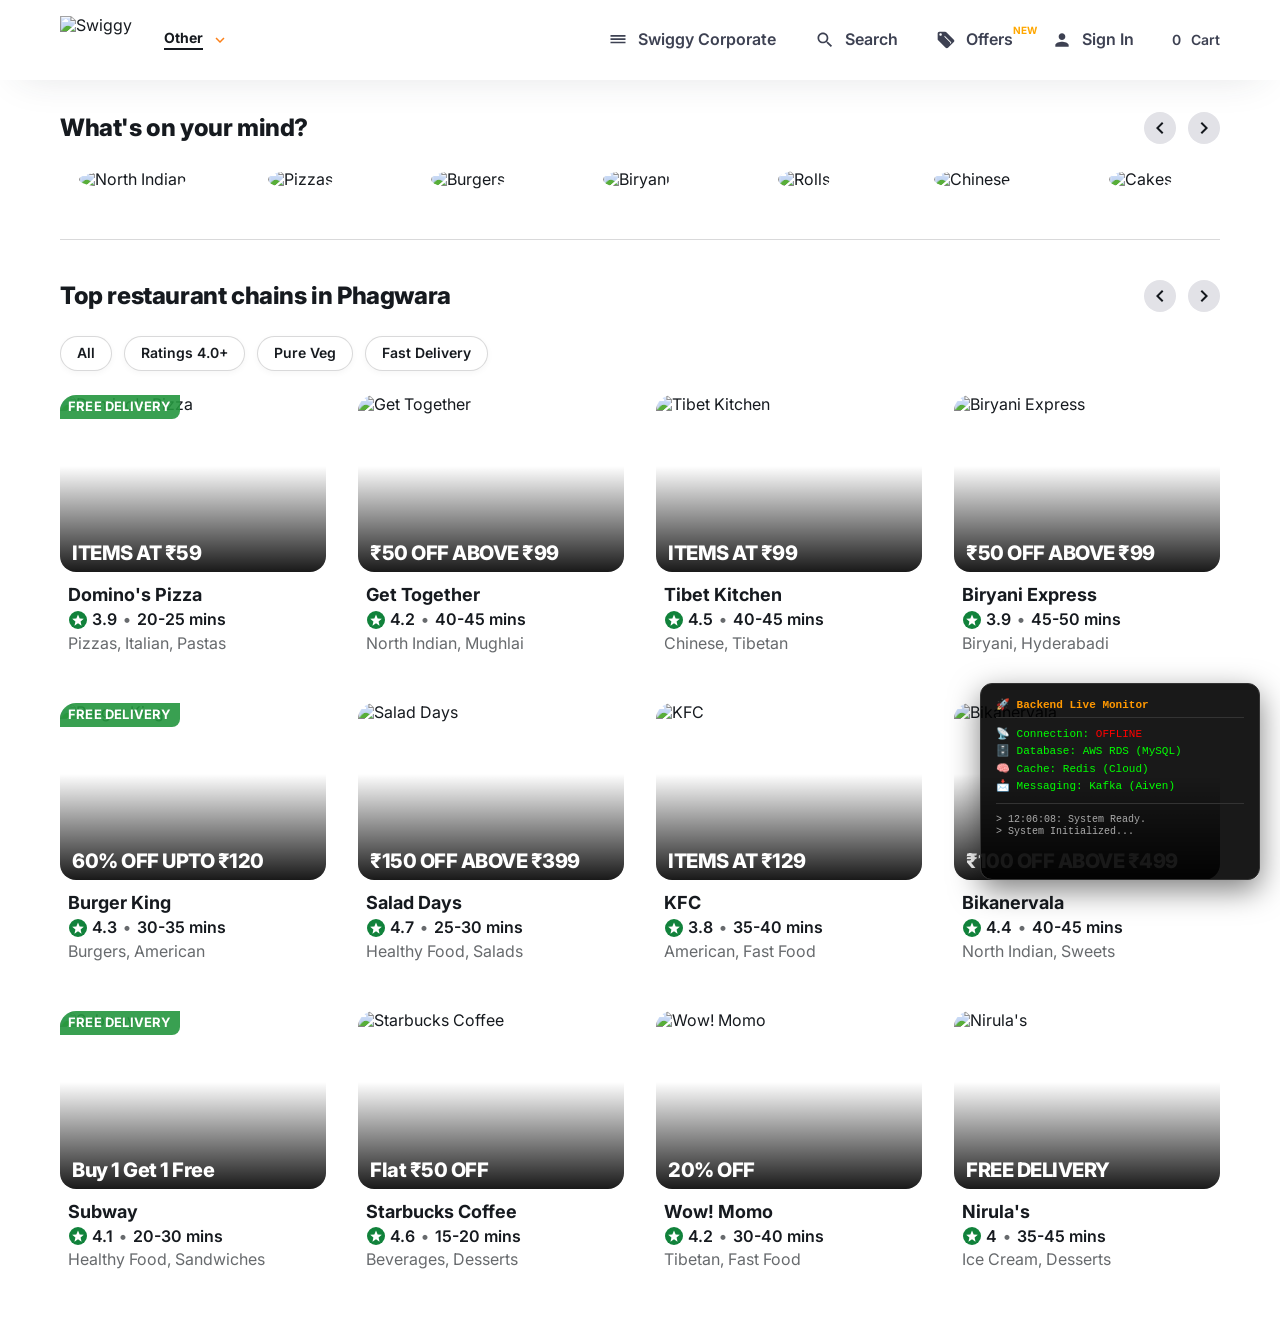
==== index.html @ cb7d82ee "Aayush: Flattened structure to root for production" ====
<!doctype html>
<html lang="en">
  <head>
    <meta charset="UTF-8" />
    <meta name="viewport" content="width=device-width, initial-scale=1.0" />
    <title>
      Order food online from India's best food delivery service. Order from
      restaurants near you
    </title>
    <link rel="preconnect" href="https://fonts.googleapis.com" />
    <link rel="preconnect" href="https://fonts.gstatic.com" crossorigin />
    <link
      href="https://fonts.googleapis.com/css2?family=Proxima+Nova:wght@400;600;700;800&family=Inter:wght@400;500;600;700;800&display=swap"
      rel="stylesheet"
    />
    <link rel="stylesheet" href="assets/css/style.css" />
    <script src="https://cdn.auth0.com/js/auth0-spa-js/2.0/auth0-spa-js.production.js"></script>
  </head>
  <body>
    <header class="global-header">
      <div class="header-inner">
        <div class="header-left">
          <div class="logo-box">
            <img
              class="swiggy-logo"
              src="https://cdn.iconscout.com/icon/free/png-256/free-swiggy-1613371-1369418.png"
              alt="Swiggy"
            />
          </div>
          <div class="location-box">
            <span class="loc-type">Other</span>
            <span class="loc-arrow">
              <svg viewBox="0 0 24 24" fill="none" class="arrow-svg">
                <path
                  d="M16.59 8.59L12 13.17 7.41 8.59 6 10l6 6 6-6z"
                  fill="#fc8019"
                ></path>
              </svg>
            </span>
          </div>
        </div>

        <div class="header-right">
          <ul class="nav-list">
            <li class="nav-item">
              <svg
                width="20"
                height="20"
                viewBox="0 0 24 24"
                fill="none"
                class="nav-icon"
              >
                <path
                  d="M21 8H3V6h18v2zm0 4H3v-2h18v2zm0 4H3v-2h18v2z"
                  fill="#3d4152"
                ></path>
              </svg>
              Swiggy Corporate
            </li>
            <li class="nav-item search-item" id="open-search-btn">
              <svg viewBox="0 0 24 24" class="nav-icon">
                <path
                  d="M15.5 14h-.79l-.28-.27C15.41 12.59 16 11.11 16 9.5 16 5.91 13.09 3 9.5 3S3 5.91 3 9.5 5.91 16 9.5 16c1.61 0 3.09-.59 4.23-1.57l.27.28v.79l5 4.99L20.49 19l-4.99-5zm-6 0C7.01 14 5 11.99 5 9.5S7.01 5 9.5 5 14 7.01 14 9.5 11.99 14 9.5 14z"
                  fill="#3d4152"
                ></path>
              </svg>
              Search
            </li>
            <li
              class="nav-item offers-item"
              onclick="document.dispatchEvent(new CustomEvent('nav-home'))"
            >
              <svg viewBox="0 0 24 24" class="nav-icon">
                <path
                  d="M21.41 11.58l-9-9C12.05 2.22 11.55 2 11 2H4c-1.1 0-2 .9-2 2v7c0 .55.22 1.05.59 1.41l9 9c.36.36.86.58 1.41.58s1.05-.22 1.41-.59l7-7c.36-.36.59-.86.59-1.41s-.23-1.06-.59-1.41zM5.5 7C4.67 7 4 6.33 4 5.5S4.67 4 5.5 4 7 4.67 7 5.5 6.33 7 5.5 7zm11.77 8.27l-7.25-7.25c.19-.34.33-.71.39-1.12l7.57 7.57c.18.18.29.43.29.7 s-.12.52-.3.7c-.18.18-.43.29-.7.29s-.52-.11-.7-.29z"
                  fill="#3d4152"
                ></path>
              </svg>
              Offers <sup class="superscript">NEW</sup>
            </li>
            <li class="nav-item" id="open-signin-modal">
              <svg viewBox="0 0 24 24" class="nav-icon">
                <path
                  d="M12 12c2.21 0 4-1.79 4-4s-1.79-4-4-4-4 1.79-4 4 1.79 4 4 4zm0 2c-2.67 0-8 1.34-8 4v2h16v-2c0-2.66-5.33-4-8-4z"
                  fill="#3d4152"
                ></path>
              </svg>
              <span id="user-display-name">Sign In</span>
            </li>
            <li class="nav-item cart-item" id="open-cart-sidebar">
              <span class="cart-icon-wrapper">
                <span class="cart-count">0</span>
              </span>
              Cart
            </li>
          </ul>
        </div>
      </div>
    </header>

    <main class="page-container" id="home-view">
      <section class="mind-section">
        <div class="section-header">
          <h2 class="title-h2">What's on your mind?</h2>
          <div class="nav-arrows">
            <button class="arrow-btn">
              <svg viewBox="0 0 24 24" width="24" height="24">
                <path
                  d="M15.41 16.59L10.83 12l4.58-4.59L14 6l-6 6 6 6 1.41-1.41z"
                />
              </svg>
            </button>
            <button class="arrow-btn">
              <svg viewBox="0 0 24 24" width="24" height="24">
                <path
                  d="M8.59 16.59L13.17 12 8.59 7.41 10 6l6 6-6 6-1.41-1.41z"
                />
              </svg>
            </button>
          </div>
        </div>

        <div class="mind-carousel" id="dynamic-carousel"></div>

        <hr class="section-divider" />
      </section>

      <div class="section-header">
        <h2 class="title-h2">Top restaurant chains in Phagwara</h2>
        <div class="nav-arrows">
          <button class="arrow-btn">
            <svg viewBox="0 0 24 24" width="24" height="24">
              <path
                d="M15.41 16.59L10.83 12l4.58-4.59L14 6l-6 6 6 6 1.41-1.41z"
              />
            </svg>
          </button>
          <button class="arrow-btn">
            <svg viewBox="0 0 24 24" width="24" height="24">
              <path
                d="M8.59 16.59L13.17 12 8.59 7.41 10 6l6 6-6 6-1.41-1.41z"
              />
            </svg>
          </button>
        </div>
      </div>

      <div class="filters-container" id="filter-container">
        <div class="swiggy-pill" data-filter="all">All</div>
        <div class="swiggy-pill" data-filter="rating">Ratings 4.0+</div>
        <div class="swiggy-pill" data-filter="veg">Pure Veg</div>
        <div class="swiggy-pill" data-filter="fast">Fast Delivery</div>
      </div>

      <div class="swiggy-grid top-chains-grid" id="dynamic-grid"></div>
    </main>

    <main class="page-container hidden" id="restaurant-view">
      <button class="back-btn" id="back-to-home">← Back to Home</button>
      <div id="restaurant-info-header"></div>
      <hr class="section-divider" />
      <div class="menu-list" id="menu-container"></div>
    </main>

    <div class="modal-backdrop" id="modal-backdrop"></div>

    <aside class="search-overlay" id="search-overlay">
      <div class="search-header-box">
        <div class="search-input-group">
          <input
            type="text"
            id="live-search-input"
            placeholder="Search for restaurants and food"
          />
        </div>
        <button class="close-btn" id="close-search-btn">×</button>
      </div>
      <div class="search-results-grid" id="search-results-grid"></div>
    </aside>

    <aside class="auth-modal" id="cart-sidebar">
      <div class="modal-header">
        <button class="close-btn" id="close-cart-btn">×</button>
        <div class="modal-titles"><h2>Your Cart</h2></div>
      </div>
      <div class="cart-items-list" id="cart-items-container"></div>
      <div class="cart-footer hidden" id="cart-footer">
        <div class="cart-total-row">
          <span>To Pay</span><span id="cart-total-price">₹0</span>
        </div>
        <button class="submit-btn" id="checkout-btn">CHECKOUT</button>
      </div>
    </aside>

    <aside class="auth-modal" id="auth-modal">
      <div class="modal-header">
        <button class="close-btn" id="close-modal-btn">×</button>
        <div class="modal-titles">
          <h2>Account Gateway</h2>
          <p>Login or create an account</p>
        </div>
        <div class="modal-illustration">
          <img
            src="https://media-assets.swiggy.com/swiggy/image/upload/fl_lossy,f_auto,q_auto/Image-login_btpq7r"
            alt="Food icon"
          />
        </div>
      </div>

      <div
        class="security-badge"
        style="background: #f4f9f4; color: #11823b; padding: 8px; font-size: 11px; margin-bottom: 15px; border-radius: 4px;"
      >
        ✅ JWT Status: Secured via HS256
      </div>

      <form id="registration-form" onsubmit="handleAuth(event)">
        <div class="form-group slide-input" id="group-name">
          <input type="text" id="fullName" placeholder="Full Name" />
        </div>
        <div class="form-group slide-input">
          <input type="email" id="email" placeholder="Email Address" required />
        </div>
        <div class="form-group slide-input">
          <input
            type="password"
            id="password"
            placeholder="Password"
            required
          />
        </div>
        <button type="submit" id="submit-btn" class="submit-btn">
          PROCEED
        </button>
      </form>
    </aside>

    <div
      id="dev-monitor"
      style="position: fixed; bottom: 20px; right: 20px; width: 280px; background: rgba(0,0,0,0.9); color: #00ff00; font-family: 'Courier New', monospace; padding: 15px; border-radius: 12px; border: 1px solid #333; font-size: 11px; z-index: 10000; box-shadow: 0 10px 30px rgba(0,0,0,0.5); pointer-events: auto;"
    >
      <h4
        style="margin: 0 0 10px 0; color: #ff9800; border-bottom: 1px solid #333; padding-bottom: 5px;"
      >
        🚀 Backend Live Monitor
      </h4>
      <div id="status-logs">
        <div style="margin-bottom: 4px;">
          📡 Connection:
          <span id="ngrok-status" style="color: #ff0000;">Checking...</span>
        </div>
        <div style="margin-bottom: 4px;">
          🗄️ Database: <span style="color: #00ff00;">AWS RDS (MySQL)</span>
        </div>
        <div style="margin-bottom: 4px;">
          🧠 Cache: <span style="color: #00ff00;">Redis (Cloud)</span>
        </div>
        <div style="margin-bottom: 4px;">
          📩 Messaging: <span style="color: #00ff00;">Kafka (Aiven)</span>
        </div>
        <hr style="border: 0; border-top: 1px solid #333; margin: 10px 0;" />
        <div
          id="event-feed"
          style="height: 50px; overflow: hidden; font-size: 10px; color: #aaa;"
        >
          > System Initialized...
        </div>
      </div>
    </div>

    <div id="toast-container" class="toast-container"></div>

    <script src="assets/js/data.js"></script>
    <script src="assets/js/auth.js"></script>
    <script src="assets/js/script.js"></script>
  </body>
</html>
---- assets/css/style.css ----
/* Exact Swiggy Clone Styles */
:root {
  --swiggy-orange: #FC8019;
  --text-primary: rgba(2, 6, 12, 0.92); /* #02060CEB */
  --text-secondary: rgba(2, 6, 12, 0.6); /* #02060C99 */
  --bg-white: #ffffff;
  --bg-hover: #f0f0f5;
  --border-light: rgba(2, 6, 12, 0.15);
  --success-green: #11823B;
  --font-stack: 'Proxima Nova', 'Inter', system-ui, -apple-system, sans-serif;
}

* {
  box-sizing: border-box;
  margin: 0;
  padding: 0;
}

body {
  font-family: var(--font-stack);
  background-color: var(--bg-white);
  color: var(--text-primary);
  line-height: 1.2;
  -webkit-font-smoothing: antialiased;
  overflow-x: hidden;
}

/* --- GLOBAL HEADER --- */
.global-header {
  height: 80px;
  background-color: var(--bg-white);
  box-shadow: 0 15px 40px -20px rgba(40,44,63,.15);
  position: sticky;
  top: 0;
  z-index: 1000;
  width: 100%;
}

.header-inner {
  max-width: 1200px;
  margin: 0 auto;
  height: 100%;
  display: flex;
  justify-content: space-between;
  align-items: center;
  padding: 0 20px;
}

.header-left {
  display: flex;
  align-items: center;
  gap: 32px;
}

.logo-box {
  cursor: pointer;
  transition: transform 0.3s cubic-bezier(0.2, 1, 0.2, 1);
}

.logo-box:hover {
  transform: scale(1.1);
}

.swiggy-logo {
  height: 48px;
  width: auto;
  display: block;
}

.location-box {
  display: flex;
  align-items: center;
  cursor: pointer;
  font-size: 14px;
}

.loc-type {
  font-weight: 700;
  color: var(--text-primary);
  border-bottom: 2px solid var(--text-primary);
  padding-bottom: 2px;
}

.loc-type:hover {
  color: var(--swiggy-orange);
  border-color: var(--swiggy-orange);
}

.loc-arrow {
  margin-left: 8px;
  display: flex;
  align-items: center;
}

.arrow-svg {
  width: 18px;
  height: 18px;
}

.header-right {
  height: 100%;
}

.nav-list {
  display: flex;
  align-items: center;
  height: 100%;
  list-style: none;
  gap: clamp(16px, 3vw, 40px);
}

.nav-item {
  display: flex;
  align-items: center;
  font-size: 16px;
  font-weight: 600;
  color: #3d4152;
  cursor: pointer;
  height: 100%;
  position: relative;
  transition: color 0.15s;
}

.nav-icon {
  width: 20px;
  height: 20px;
  margin-right: 10px;
}

.nav-item:hover {
  color: var(--swiggy-orange);
}

.nav-item:hover .nav-icon path {
  fill: var(--swiggy-orange);
}

.offers-item {
  position: relative;
}

.superscript {
  color: #ffa700;
  font-size: 10px;
  font-weight: 700;
  position: absolute;
  top: 24px;
  right: -24px;
}

.cart-icon-wrapper {
  margin-right: 10px;
  position: relative;
}

.cart-count {
  font-size: 14px;
  font-weight: 600;
}

/* --- MAIN PAGE CONTAINER --- */
.page-container {
  max-width: 1200px;
  margin: 0 auto;
  padding: 32px 20px 60px 20px;
}

/* --- SECTION HEADERS & ARROWS --- */
.section-header {
  display: flex;
  justify-content: space-between;
  align-items: center;
  margin-bottom: 16px;
}

.title-h2 {
  font-size: 24px;
  font-weight: 800;
  color: var(--text-primary);
  letter-spacing: -0.4px;
}

.nav-arrows {
  display: flex;
  gap: 12px;
}

.arrow-btn {
  width: 32px;
  height: 32px;
  border-radius: 50%;
  border: none;
  background-color: #e2e2e7;
  display: flex;
  justify-content: center;
  align-items: center;
  cursor: pointer;
  color: #02060CEB;
  transition: opacity 0.2s;
}

.arrow-btn:hover {
  opacity: 0.8;
}

.arrow-btn svg {
  fill: currentColor;
}

/* --- WHAT'S ON YOUR MIND CAROUSEL --- */
.mind-section {
  margin-bottom: 32px;
}

.mind-carousel {
  display: flex;
  gap: 24px;
  overflow-x: auto;
  padding: 10px 0;
  -ms-overflow-style: none;
  scrollbar-width: none;
  scroll-behavior: smooth;
}

.mind-carousel::-webkit-scrollbar {
  display: none;
}

.mind-item {
  flex: 0 0 auto;
  width: 144px;
  cursor: pointer;
  text-align: center;
}

.mind-item img {
  width: 100%;
  height: auto;
  border-radius: 50%;
  transition: transform 0.2s ease;
}

.mind-item:hover img {
  transform: scale(1.05);
}

.section-divider {
  border: 0;
  height: 1px;
  background-color: var(--border-light);
  margin-top: 40px;
  margin-bottom: 40px;
}

/* --- FILTERS --- */
.filters-container {
  display: flex;
  gap: 12px;
  overflow-x: auto;
  padding: 8px 0 24px 0;
  -ms-overflow-style: none;
  scrollbar-width: none;
}

.filters-container::-webkit-scrollbar {
  display: none;
}

.swiggy-pill {
  white-space: nowrap;
  padding: 8px 16px;
  border: 1px solid var(--border-light);
  border-radius: 18px;
  font-size: 14px;
  font-weight: 600;
  color: var(--text-primary);
  background-color: var(--bg-white);
  cursor: pointer;
  display: flex;
  align-items: center;
  gap: 6px;
  transition: background-color 0.2s, box-shadow 0.2s;
  box-shadow: 0 2px 6px rgba(0,0,0,0.04);
}

.swiggy-pill:hover {
  background-color: var(--bg-hover);
}

/* --- SWIGGY GRID & CARDS --- */
.swiggy-grid {
  display: grid;
  grid-template-columns: repeat(4, 1fr);
  gap: 32px;
  row-gap: 48px;
}

.swiggy-card {
  text-decoration: none;
  color: inherit;
  display: block;
  transition: transform 0.1s;
}

.swiggy-card:hover {
  transform: scale(0.95);
}

.card-img-wrapper {
  position: relative;
  width: 100%;
  aspect-ratio: 273 / 182;
  border-radius: 16px;
  overflow: hidden;
  margin-bottom: 12px;
}

.card-img-wrapper img {
  width: 100%;
  height: 100%;
  object-fit: cover;
  display: block;
}

.free-delivery-badge {
  position: absolute;
  top: 0;
  left: 0;
  background-color: rgba(36, 150, 63, 0.9);
  color: white;
  padding: 4px 8px;
  font-size: 13px;
  font-weight: 700;
  border-bottom-right-radius: 8px;
  z-index: 2;
  text-transform: uppercase;
  letter-spacing: 0.2px;
}

.card-gradient-overlay {
  position: absolute;
  bottom: 0;
  left: 0;
  width: 100%;
  height: 60%;
  background: linear-gradient(to top, rgba(0, 0, 0, 0.9) 0%, rgba(0, 0, 0, 0) 100%);
  z-index: 1;
}

.offer-text {
  position: absolute;
  bottom: 8px;
  left: 12px;
  color: white;
  font-size: 20px; /* Matched image boldness */
  font-weight: 800;
  line-height: 1.1;
  letter-spacing: -0.5px;
  z-index: 2;
}

.card-info {
  padding: 0 8px;
}

.res-name {
  font-size: 18px;
  font-weight: 700;
  color: var(--text-primary);
  margin-bottom: 4px;
  white-space: nowrap;
  overflow: hidden;
  text-overflow: ellipsis;
}

.res-rating-line {
  display: flex;
  align-items: center;
  font-size: 16px;
  font-weight: 600;
  color: var(--text-primary);
  margin-bottom: 4px;
}

.res-rating-line svg {
  margin-right: 4px;
}

.dot-separator {
  margin: 0 6px;
  color: var(--text-secondary);
}

.eta-text {
  font-size: 16px;
}

.res-cuisines {
  font-size: 16px;
  color: var(--text-secondary);
  font-weight: 400;
  white-space: nowrap;
  overflow: hidden;
  text-overflow: ellipsis;
  margin-bottom: 2px;
}

.res-location {
  font-size: 16px;
  color: var(--text-secondary);
  font-weight: 400;
}

/* --- SWIGGY SLIDE-IN MODAL (LOGIN / SIGN UP) --- */
.modal-backdrop {
  position: fixed;
  top: 0;
  left: 0;
  width: 100vw;
  height: 100vh;
  background-color: rgba(40, 44, 63, 0.7);
  opacity: 0;
  visibility: hidden;
  transition: opacity 0.3s ease, visibility 0.3s ease;
  z-index: 2000;
}

.modal-backdrop.active {
  opacity: 1;
  visibility: visible;
}

.auth-modal {
  position: fixed;
  top: 0;
  right: 0;
  width: 100%;
  max-width: 440px;
  height: 100vh;
  background-color: var(--bg-white);
  z-index: 2001;
  transform: translateX(100%);
  transition: transform 0.4s cubic-bezier(0.2, 0, 0.2, 1);
  padding: 24px 40px;
  overflow-y: auto;
}

.auth-modal.active {
  transform: translateX(0);
}

.modal-header {
  position: relative;
  display: flex;
  justify-content: space-between;
  align-items: flex-start;
  margin-bottom: 20px;
  margin-top: 10px;
}

.close-btn {
  background: none;
  border: none;
  cursor: pointer;
  padding: 8px 0;
  margin-bottom: 16px;
  display: block;
  outline: none;
}

.modal-titles h2 {
  font-size: 30px;
  font-weight: 600;
  margin-bottom: 8px;
  color: var(--text-primary);
}

.modal-titles p {
  color: var(--text-primary);
  font-size: 14px;
}

.modal-titles p a {
  font-weight: 600;
}

.modal-illustration img {
  width: 100px;
  height: 100px;
  object-fit: cover;
}

/* Security Badge */
.security-badge {
  display: inline-flex;
  align-items: center;
  gap: 8px;
  background-color: rgba(17, 130, 59, 0.1);
  color: var(--success-green);
  padding: 8px 12px;
  border-radius: 6px;
  font-size: 14px;
  font-weight: 700;
  margin-bottom: 20px;
  width: 100%;
  border: 1px solid rgba(17, 130, 59, 0.2);
}

.registration-form {
  display: flex;
  flex-direction: column;
}

.form-group.slide-input input {
  width: 100%;
  padding: 24px 20px;
  font-size: 17px;
  font-weight: 500;
  border: 1px solid #d4d5d9;
  border-radius: 0;
  outline: none;
  color: var(--text-primary);
  background: transparent;
}

/* Connect borders for Swiggy Stacked Inputs */
.form-group:first-child input {
  border-top: 1px solid #d4d5d9;
}
.form-group:nth-child(n+2) input {
  border-top: none;
}

.form-group.slide-input input::placeholder {
  color: #93959f;
  font-weight: 500;
}

.form-group.slide-input input:focus {
  border: 1px solid #fc8019;
  z-index: 1;
  position: relative;
}

/* Remove bottom margin for contiguous inputs */
.form-group {
  margin-bottom: 0;
}

.submit-btn {
  width: 100%;
  background-color: var(--swiggy-orange);
  color: white;
  border: none;
  padding: 16px;
  font-size: 14px;
  font-weight: 700;
  letter-spacing: 0px;
  border-radius: 0; /* Swiggy buttons are sharp */
  cursor: pointer;
  display: flex;
  justify-content: center;
  align-items: center;
  transition: transform 0.1s ease;
  font-family: inherit;
  margin-top: 24px;
  box-shadow: 0 2px 8px rgba(252, 128, 25, 0.4);
}

.submit-btn:active {
  transform: scale(0.98);
}

.submit-btn:disabled {
  background-color: #fca25e;
  cursor: not-allowed;
  transform: none;
}

.spinner {
  border: 3px solid rgba(255, 255, 255, 0.3);
  border-radius: 50%;
  border-top: 3px solid white;
  width: 20px;
  height: 20px;
  animation: spin 1s linear infinite;
  margin-left: 10px;
}

@keyframes spin {
  0% { transform: rotate(0deg); }
  100% { transform: rotate(360deg); }
}

.hidden {
  display: none !important;
}

.terms {
  font-size: 12px;
  color: var(--text-secondary);
  margin-top: 16px;
  line-height: 1.4;
}

/* --- TOAST --- */
.toast-container {
  position: fixed;
  bottom: 24px;
  left: 50%;
  transform: translateX(-50%);
  z-index: 3000;
  display: flex;
  flex-direction: column;
  gap: 12px;
  pointer-events: none;
}

.toast {
  background-color: #282c3f; /* Dark toast for contrast */
  color: white;
  padding: 16px 24px;
  border-radius: 4px;
  font-weight: 600;
  font-size: 14px;
  pointer-events: auto;
  animation: slideUp 0.3s cubic-bezier(0.2, 0, 0.2, 1) forwards;
  box-shadow: 0 4px 12px rgba(0,0,0,0.15);
}

.toast.error {
  border-left: 4px solid #ef4f5f; /* Red for error */
}

.toast.success {
  border-left: 4px solid #11823B; /* Green for success */
}

.toast.fadeOut {
  animation: fadeOutDown 0.3s ease forwards;
}

@keyframes slideUp {
  0% { transform: translateY(100%); opacity: 0; }
  100% { transform: translateY(0); opacity: 1; }
}

@keyframes fadeOutDown {
  0% { transform: translateY(0); opacity: 1; }
  100% { transform: translateY(100%); opacity: 0; }
}

/* --- SPA: RESTAURANT MENU VIEW --- */
.back-btn {
  background: none;
  border: none;
  font-size: 16px;
  font-weight: 700;
  color: var(--swiggy-orange);
  cursor: pointer;
  margin-bottom: 24px;
  display: flex;
  align-items: center;
  gap: 8px;
}

#restaurant-info-header {
  margin-bottom: 24px;
}

#restaurant-info-header h1 {
  font-size: 32px;
  font-weight: 800;
  margin-bottom: 8px;
}

.menu-list {
  display: flex;
  flex-direction: column;
  gap: 24px;
  margin-bottom: 60px;
}

.menu-item {
  display: flex;
  justify-content: space-between;
  align-items: center;
  padding-bottom: 24px;
  border-bottom: 1px solid var(--border-light);
}

.menu-info h3 {
  font-size: 18px;
  font-weight: 700;
  margin-bottom: 4px;
}

.menu-price {
  font-size: 16px;
  font-weight: 600;
  color: var(--text-primary);
  margin-bottom: 8px;
}

.menu-desc {
  font-size: 14px;
  color: var(--text-secondary);
  max-width: 400px;
}

.veg-icon {
  width: 16px;
  height: 16px;
  border-radius: 4px;
  display: inline-block;
  margin-bottom: 6px;
  border: 1px solid;
  position: relative;
}

.veg-icon.veg { border-color: #0f8a65; }
.veg-icon.non-veg { border-color: #e43b4f; }

.veg-icon::after {
  content: '';
  position: absolute;
  top: 3px;
  left: 3px;
  width: 8px;
  height: 8px;
  border-radius: 50%;
}
.veg-icon.veg::after { background-color: #0f8a65; }
.veg-icon.non-veg::after { background-color: #e43b4f; }

.add-btn {
  background-color: var(--bg-white);
  color: var(--success-green);
  border: 1px solid var(--border-light);
  padding: 8px 32px;
  font-weight: 700;
  font-size: 14px;
  border-radius: 4px;
  cursor: pointer;
  box-shadow: 0 2px 8px rgba(0,0,0,0.08);
  transition: all 0.2s;
}

.add-btn:hover {
  box-shadow: 0 4px 12px rgba(0,0,0,0.12);
}

/* --- SPA: CART SIDEBAR --- */
.cart-items-list {
  display: flex;
  flex-direction: column;
  gap: 16px;
  margin-bottom: 24px;
}

.cart-item {
  display: flex;
  justify-content: space-between;
  align-items: center;
  font-size: 14px;
}

.cart-item-name {
  font-weight: 600;
  flex: 1;
}

.cart-controls {
  display: flex;
  align-items: center;
  border: 1px solid var(--border-light);
  border-radius: 4px;
  margin: 0 16px;
}

.qty-btn {
  background: none;
  border: none;
  width: 28px;
  height: 28px;
  color: var(--success-green);
  font-weight: 700;
  cursor: pointer;
}

.qty-val {
  font-weight: 600;
  width: 20px;
  text-align: center;
}

.cart-item-price {
  font-weight: 500;
  width: 50px;
  text-align: right;
}

.cart-footer {
  border-top: 2px solid var(--border-light);
  padding-top: 16px;
  margin-top: auto;
}

.cart-total-row {
  display: flex;
  justify-content: space-between;
  font-weight: 700;
  font-size: 16px;
}

.empty-cart-state {
  display: flex;
  flex-direction: column;
  align-items: center;
  justify-content: center;
  height: 100%;
  text-align: center;
  gap: 16px;
}

.empty-cart-state img {
  width: 200px;
}

.empty-cart-state p {
  font-size: 18px;
  font-weight: 600;
}

/* --- SPA: LIVE SEARCH --- */
.search-overlay {
  position: fixed;
  top: 0;
  left: 0;
  width: 100vw;
  height: 100vh;
  background-color: var(--bg-white);
  z-index: 2002;
  transform: translateY(-100%);
  transition: transform 0.4s cubic-bezier(0.2, 0, 0.2, 1);
  padding: 40px 20px;
  overflow-y: auto;
}

.search-overlay.active {
  transform: translateY(0);
}

.search-header-box {
  max-width: 800px;
  margin: 0 auto 40px auto;
  display: flex;
  align-items: center;
  gap: 20px;
}

.search-input-group {
  flex: 1;
  position: relative;
}

.search-input-group input {
  width: 100%;
  padding: 16px 24px;
  padding-right: 48px;
  font-size: 18px;
  font-family: inherit;
  border: 1px solid var(--border-light);
  border-radius: 4px;
  outline: none;
}

.search-input-group input:focus {
  border-color: var(--swiggy-orange);
}

.search-input-group svg {
  position: absolute;
  right: 16px;
  top: 50%;
  transform: translateY(-50%);
  pointer-events: none;
}

.search-results-grid {
  max-width: 800px;
  margin: 0 auto;
  display: grid;
  grid-template-columns: repeat(2, 1fr);
  gap: 24px;
}

/* --- RESPONSIVE MEDIA QUERIES --- */
@media (max-width: 1024px) {
  .swiggy-grid {
    grid-template-columns: repeat(3, 1fr);
  }
}


@media (max-width: 768px) {
  .nav-item {
    font-size: 14px;
  }
  .nav-icon {
    display: none; /* Hide icons on tablet/mobile if needed to save space */
  }
  .swiggy-grid {
    grid-template-columns: repeat(2, 1fr);
  }
  .auth-modal {
    padding: 24px 20px;
  }
}

@media (max-width: 480px) {
  .swiggy-grid {
    grid-template-columns: 1fr;
  }
  .header-inner {
    padding: 0 16px;
  }
  .location-box {
    display: none;
  }
}
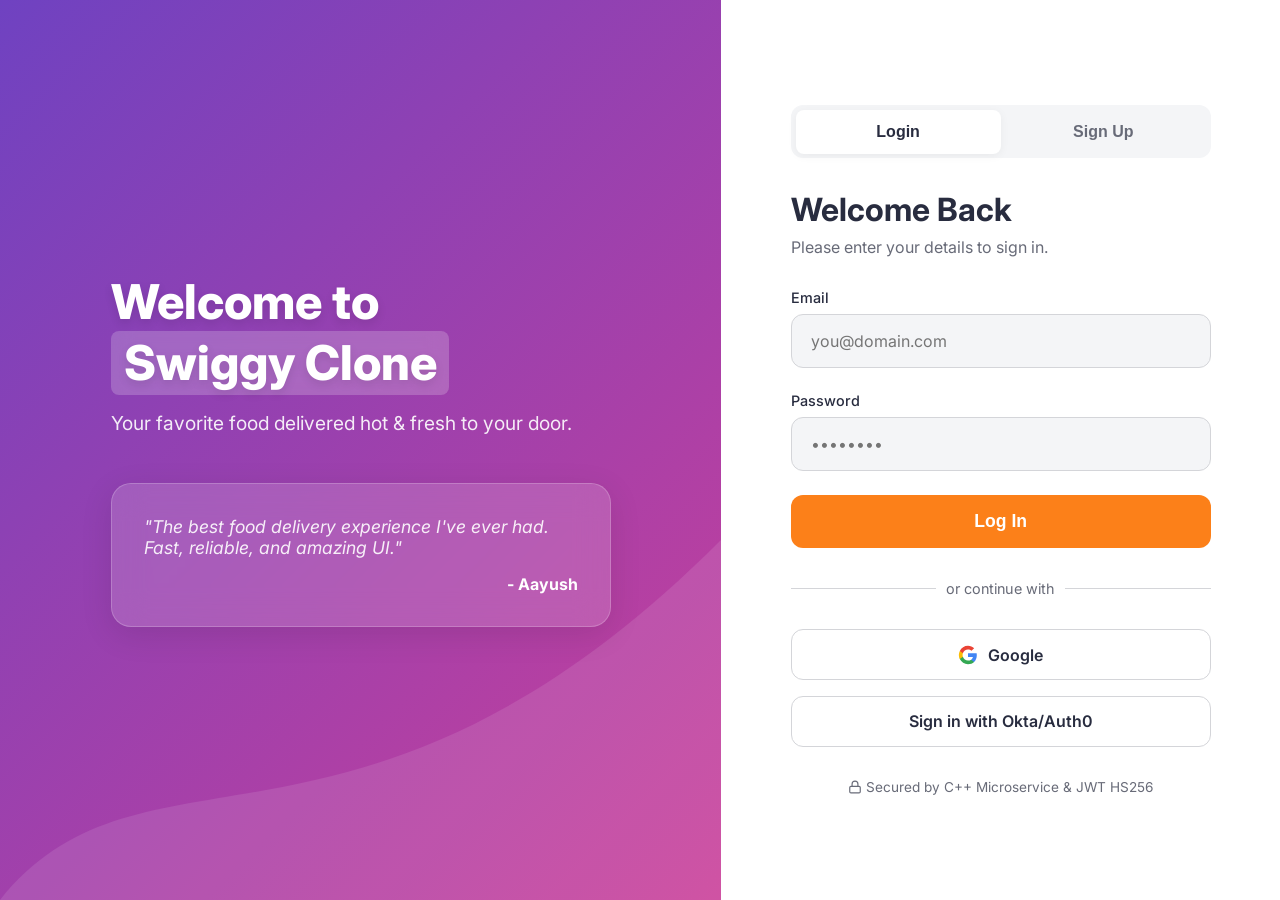
==== commit 906bc211: "Renamed login to index for entry point" ====
--- a/index.html
+++ b/index.html
@@ -3,275 +3,147 @@
   <head>
     <meta charset="UTF-8" />
     <meta name="viewport" content="width=device-width, initial-scale=1.0" />
-    <title>
-      Order food online from India's best food delivery service. Order from
-      restaurants near you
-    </title>
+    <title>Welcome - Login & Sign Up</title>
     <link rel="preconnect" href="https://fonts.googleapis.com" />
     <link rel="preconnect" href="https://fonts.gstatic.com" crossorigin />
     <link
-      href="https://fonts.googleapis.com/css2?family=Proxima+Nova:wght@400;600;700;800&family=Inter:wght@400;500;600;700;800&display=swap"
+      href="https://fonts.googleapis.com/css2?family=Inter:wght@400;500;600;700;800&display=swap"
       rel="stylesheet"
     />
-    <link rel="stylesheet" href="assets/css/style.css" />
-    <script src="https://cdn.auth0.com/js/auth0-spa-js/2.0/auth0-spa-js.production.js"></script>
+    <link rel="stylesheet" href="assets/css/login.css" />
   </head>
   <body>
-    <header class="global-header">
-      <div class="header-inner">
-        <div class="header-left">
-          <div class="logo-box">
-            <img
-              class="swiggy-logo"
-              src="https://cdn.iconscout.com/icon/free/png-256/free-swiggy-1613371-1369418.png"
-              alt="Swiggy"
-            />
+    <div class="split-layout">
+      <div class="left-pane">
+        <div class="animated-bg"></div>
+        <div class="content">
+          <h1>Welcome to <span class="brand">Swiggy Clone</span></h1>
+          <p>Your favorite food delivered hot & fresh to your door.</p>
+          <div class="glass-card">
+            <p>
+              "The best food delivery experience I've ever had. Fast, reliable,
+              and amazing UI."
+            </p>
+            <div class="author">- Aayush</div>
           </div>
-          <div class="location-box">
-            <span class="loc-type">Other</span>
-            <span class="loc-arrow">
-              <svg viewBox="0 0 24 24" fill="none" class="arrow-svg">
-                <path
-                  d="M16.59 8.59L12 13.17 7.41 8.59 6 10l6 6 6-6z"
-                  fill="#fc8019"
-                ></path>
-              </svg>
-            </span>
-          </div>
-        </div>
-
-        <div class="header-right">
-          <ul class="nav-list">
-            <li class="nav-item">
-              <svg
-                width="20"
-                height="20"
-                viewBox="0 0 24 24"
-                fill="none"
-                class="nav-icon"
-              >
-                <path
-                  d="M21 8H3V6h18v2zm0 4H3v-2h18v2zm0 4H3v-2h18v2z"
-                  fill="#3d4152"
-                ></path>
-              </svg>
-              Swiggy Corporate
-            </li>
-            <li class="nav-item search-item" id="open-search-btn">
-              <svg viewBox="0 0 24 24" class="nav-icon">
-                <path
-                  d="M15.5 14h-.79l-.28-.27C15.41 12.59 16 11.11 16 9.5 16 5.91 13.09 3 9.5 3S3 5.91 3 9.5 5.91 16 9.5 16c1.61 0 3.09-.59 4.23-1.57l.27.28v.79l5 4.99L20.49 19l-4.99-5zm-6 0C7.01 14 5 11.99 5 9.5S7.01 5 9.5 5 14 7.01 14 9.5 11.99 14 9.5 14z"
-                  fill="#3d4152"
-                ></path>
-              </svg>
-              Search
-            </li>
-            <li
-              class="nav-item offers-item"
-              onclick="document.dispatchEvent(new CustomEvent('nav-home'))"
-            >
-              <svg viewBox="0 0 24 24" class="nav-icon">
-                <path
-                  d="M21.41 11.58l-9-9C12.05 2.22 11.55 2 11 2H4c-1.1 0-2 .9-2 2v7c0 .55.22 1.05.59 1.41l9 9c.36.36.86.58 1.41.58s1.05-.22 1.41-.59l7-7c.36-.36.59-.86.59-1.41s-.23-1.06-.59-1.41zM5.5 7C4.67 7 4 6.33 4 5.5S4.67 4 5.5 4 7 4.67 7 5.5 6.33 7 5.5 7zm11.77 8.27l-7.25-7.25c.19-.34.33-.71.39-1.12l7.57 7.57c.18.18.29.43.29.7 s-.12.52-.3.7c-.18.18-.43.29-.7.29s-.52-.11-.7-.29z"
-                  fill="#3d4152"
-                ></path>
-              </svg>
-              Offers <sup class="superscript">NEW</sup>
-            </li>
-            <li class="nav-item" id="open-signin-modal">
-              <svg viewBox="0 0 24 24" class="nav-icon">
-                <path
-                  d="M12 12c2.21 0 4-1.79 4-4s-1.79-4-4-4-4 1.79-4 4 1.79 4 4 4zm0 2c-2.67 0-8 1.34-8 4v2h16v-2c0-2.66-5.33-4-8-4z"
-                  fill="#3d4152"
-                ></path>
-              </svg>
-              <span id="user-display-name">Sign In</span>
-            </li>
-            <li class="nav-item cart-item" id="open-cart-sidebar">
-              <span class="cart-icon-wrapper">
-                <span class="cart-count">0</span>
-              </span>
-              Cart
-            </li>
-          </ul>
-        </div>
-      </div>
-    </header>
-
-    <main class="page-container" id="home-view">
-      <section class="mind-section">
-        <div class="section-header">
-          <h2 class="title-h2">What's on your mind?</h2>
-          <div class="nav-arrows">
-            <button class="arrow-btn">
-              <svg viewBox="0 0 24 24" width="24" height="24">
-                <path
-                  d="M15.41 16.59L10.83 12l4.58-4.59L14 6l-6 6 6 6 1.41-1.41z"
-                />
-              </svg>
-            </button>
-            <button class="arrow-btn">
-              <svg viewBox="0 0 24 24" width="24" height="24">
-                <path
-                  d="M8.59 16.59L13.17 12 8.59 7.41 10 6l6 6-6 6-1.41-1.41z"
-                />
-              </svg>
-            </button>
-          </div>
-        </div>
-
-        <div class="mind-carousel" id="dynamic-carousel"></div>
-
-        <hr class="section-divider" />
-      </section>
-
-      <div class="section-header">
-        <h2 class="title-h2">Top restaurant chains in Phagwara</h2>
-        <div class="nav-arrows">
-          <button class="arrow-btn">
-            <svg viewBox="0 0 24 24" width="24" height="24">
-              <path
-                d="M15.41 16.59L10.83 12l4.58-4.59L14 6l-6 6 6 6 1.41-1.41z"
-              />
-            </svg>
-          </button>
-          <button class="arrow-btn">
-            <svg viewBox="0 0 24 24" width="24" height="24">
-              <path
-                d="M8.59 16.59L13.17 12 8.59 7.41 10 6l6 6-6 6-1.41-1.41z"
-              />
-            </svg>
-          </button>
         </div>
       </div>
 
-      <div class="filters-container" id="filter-container">
-        <div class="swiggy-pill" data-filter="all">All</div>
-        <div class="swiggy-pill" data-filter="rating">Ratings 4.0+</div>
-        <div class="swiggy-pill" data-filter="veg">Pure Veg</div>
-        <div class="swiggy-pill" data-filter="fast">Fast Delivery</div>
-      </div>
+      <div class="right-pane">
+        <div class="auth-container">
+          <div class="toggle-btns">
+            <button class="toggle-btn active" id="btn-login">Login</button>
+            <button class="toggle-btn" id="btn-signup">Sign Up</button>
+          </div>
 
-      <div class="swiggy-grid top-chains-grid" id="dynamic-grid"></div>
-    </main>
+          <form id="auth-form" class="auth-form" onsubmit="handleAuth(event)">
+            <h2 id="form-title">Welcome Back</h2>
+            <p class="subtitle" id="form-subtitle">
+              Please enter your details to sign in.
+            </p>
 
-    <main class="page-container hidden" id="restaurant-view">
-      <button class="back-btn" id="back-to-home">← Back to Home</button>
-      <div id="restaurant-info-header"></div>
-      <hr class="section-divider" />
-      <div class="menu-list" id="menu-container"></div>
-    </main>
+            <div class="form-group slide-input hidden" id="group-name">
+              <label for="fullName">Full Name</label>
+              <input type="text" id="fullName" placeholder="Your Name" />
+            </div>
 
-    <div class="modal-backdrop" id="modal-backdrop"></div>
+            <div class="form-group slide-input">
+              <label for="email">Email</label>
+              <input
+                type="email"
+                id="email"
+                required
+                placeholder="you@domain.com"
+              />
+            </div>
 
-    <aside class="search-overlay" id="search-overlay">
-      <div class="search-header-box">
-        <div class="search-input-group">
-          <input
-            type="text"
-            id="live-search-input"
-            placeholder="Search for restaurants and food"
-          />
-        </div>
-        <button class="close-btn" id="close-search-btn">×</button>
-      </div>
-      <div class="search-results-grid" id="search-results-grid"></div>
-    </aside>
+            <div class="form-group slide-input">
+              <label for="password">Password</label>
+              <input
+                type="password"
+                id="password"
+                required
+                placeholder="••••••••"
+              />
+            </div>
 
-    <aside class="auth-modal" id="cart-sidebar">
-      <div class="modal-header">
-        <button class="close-btn" id="close-cart-btn">×</button>
-        <div class="modal-titles"><h2>Your Cart</h2></div>
-      </div>
-      <div class="cart-items-list" id="cart-items-container"></div>
-      <div class="cart-footer hidden" id="cart-footer">
-        <div class="cart-total-row">
-          <span>To Pay</span><span id="cart-total-price">₹0</span>
-        </div>
-        <button class="submit-btn" id="checkout-btn">CHECKOUT</button>
-      </div>
-    </aside>
+            <button type="submit" class="primary-btn" id="submit-btn">
+              <span class="btn-text" id="submit-text">Log In</span>
+              <span class="spinner hidden"></span>
+            </button>
+          </form>
 
-    <aside class="auth-modal" id="auth-modal">
-      <div class="modal-header">
-        <button class="close-btn" id="close-modal-btn">×</button>
-        <div class="modal-titles">
-          <h2>Account Gateway</h2>
-          <p>Login or create an account</p>
-        </div>
-        <div class="modal-illustration">
-          <img
-            src="https://media-assets.swiggy.com/swiggy/image/upload/fl_lossy,f_auto,q_auto/Image-login_btpq7r"
-            alt="Food icon"
-          />
-        </div>
-      </div>
+          <div class="divider">
+            <span>or continue with</span>
+          </div>
 
-      <div
-        class="security-badge"
-        style="background: #f4f9f4; color: #11823b; padding: 8px; font-size: 11px; margin-bottom: 15px; border-radius: 4px;"
-      >
-        ✅ JWT Status: Secured via HS256
-      </div>
+          <div class="social-login">
+            <button
+              onclick="loginSSO()"
+              class="social-btn google-btn"
+              type="button"
+            >
+              <svg
+                viewBox="0 0 24 24"
+                width="20"
+                height="20"
+                xmlns="http://www.w3.org/2000/svg"
+              >
+                <path
+                  d="M22.56 12.25c0-.78-.07-1.53-.2-2.25H12v4.26h5.92c-.26 1.37-1.04 2.53-2.21 3.31v2.77h3.57c2.08-1.92 3.28-4.74 3.28-8.09z"
+                  fill="#4285F4"
+                />
+                <path
+                  d="M12 23c2.97 0 5.46-.98 7.28-2.66l-3.57-2.77c-.98.66-2.23 1.06-3.71 1.06-2.86 0-5.29-1.93-6.16-4.53H2.18v2.84C3.99 20.53 7.7 23 12 23z"
+                  fill="#34A853"
+                />
+                <path
+                  d="M5.84 14.09c-.22-.66-.35-1.36-.35-2.09s.13-1.43.35-2.09V7.07H2.18C1.43 8.55 1 10.22 1 12s.43 3.45 1.18 4.93l2.85-2.22.81-.62z"
+                  fill="#FBBC05"
+                />
+                <path
+                  d="M12 5.38c1.62 0 3.06.56 4.21 1.64l3.15-3.15C17.45 2.09 14.97 1 12 1 7.7 1 3.99 3.47 2.18 7.07l3.66 2.84c.87-2.6 3.3-4.53 6.16-4.53z"
+                  fill="#EA4335"
+                />
+              </svg>
+              Google
+            </button>
 
-      <form id="registration-form" onsubmit="handleAuth(event)">
-        <div class="form-group slide-input" id="group-name">
-          <input type="text" id="fullName" placeholder="Full Name" />
-        </div>
-        <div class="form-group slide-input">
-          <input type="email" id="email" placeholder="Email Address" required />
-        </div>
-        <div class="form-group slide-input">
-          <input
-            type="password"
-            id="password"
-            placeholder="Password"
-            required
-          />
-        </div>
-        <button type="submit" id="submit-btn" class="submit-btn">
-          PROCEED
-        </button>
-      </form>
-    </aside>
+            <button
+              onclick="loginSSO()"
+              class="social-btn sso-btn"
+              type="button"
+              style="display: flex; gap: 8px; justify-content: center; align-items: center;"
+            >
+              Sign in with Okta/Auth0
+            </button>
+          </div>
 
-    <div
-      id="dev-monitor"
-      style="position: fixed; bottom: 20px; right: 20px; width: 280px; background: rgba(0,0,0,0.9); color: #00ff00; font-family: 'Courier New', monospace; padding: 15px; border-radius: 12px; border: 1px solid #333; font-size: 11px; z-index: 10000; box-shadow: 0 10px 30px rgba(0,0,0,0.5); pointer-events: auto;"
-    >
-      <h4
-        style="margin: 0 0 10px 0; color: #ff9800; border-bottom: 1px solid #333; padding-bottom: 5px;"
-      >
-        🚀 Backend Live Monitor
-      </h4>
-      <div id="status-logs">
-        <div style="margin-bottom: 4px;">
-          📡 Connection:
-          <span id="ngrok-status" style="color: #ff0000;">Checking...</span>
-        </div>
-        <div style="margin-bottom: 4px;">
-          🗄️ Database: <span style="color: #00ff00;">AWS RDS (MySQL)</span>
-        </div>
-        <div style="margin-bottom: 4px;">
-          🧠 Cache: <span style="color: #00ff00;">Redis (Cloud)</span>
-        </div>
-        <div style="margin-bottom: 4px;">
-          📩 Messaging: <span style="color: #00ff00;">Kafka (Aiven)</span>
-        </div>
-        <hr style="border: 0; border-top: 1px solid #333; margin: 10px 0;" />
-        <div
-          id="event-feed"
-          style="height: 50px; overflow: hidden; font-size: 10px; color: #aaa;"
-        >
-          > System Initialized...
+          <div class="secure-footer">
+            <svg
+              viewBox="0 0 24 24"
+              width="14"
+              height="14"
+              fill="none"
+              stroke="currentColor"
+              stroke-width="2"
+              stroke-linecap="round"
+              stroke-linejoin="round"
+              style="margin-right: 4px;"
+            >
+              <rect x="3" y="11" width="18" height="11" rx="2" ry="2"></rect>
+              <path d="M7 11V7a5 5 0 0 1 10 0v4"></path>
+            </svg>
+            Secured by C++ Microservice & JWT HS256
+          </div>
         </div>
       </div>
     </div>
 
     <div id="toast-container" class="toast-container"></div>
 
-    <script src="assets/js/data.js"></script>
+    <script src="https://cdn.auth0.com/js/auth0-spa-js/2.0/auth0-spa-js.production.js"></script>
     <script src="assets/js/auth.js"></script>
-    <script src="assets/js/script.js"></script>
+    <script src="assets/js/login.js"></script>
   </body>
 </html>
--- a/assets/css/login.css
+++ b/assets/css/login.css
@@ -0,0 +1,492 @@
+:root {
+  --primary-color: #fc8019;
+  --primary-hover: #e06c00;
+  --text-dark: #282c3f;
+  --text-light: #686b78;
+  --bg-color: #ffffff;
+  --bg-light: #f4f5f7;
+  --border-color: #d4d5d9;
+  --success: #11823b;
+  --error: #e53935;
+}
+
+* {
+  margin: 0;
+  padding: 0;
+  box-sizing: border-box;
+}
+
+body {
+  font-family: 'Inter', sans-serif;
+  background-color: var(--bg-color);
+  color: var(--text-dark);
+  overflow: hidden; /* Prevent scroll on login */
+}
+
+/* Split Layout */
+.split-layout {
+  display: flex;
+  height: 100vh;
+  width: 100vw;
+}
+
+/* Left Pane with Animated Background */
+.left-pane {
+  flex: 1.2;
+  position: relative;
+  background: linear-gradient(-45deg, #fc8019, #ff9e43, #e83e8c, #6f42c1);
+  background-size: 400% 400%;
+  animation: gradientBG 15s ease infinite;
+  display: flex;
+  align-items: center;
+  justify-content: center;
+  padding: 4rem;
+  color: white;
+  overflow: hidden;
+}
+
+@keyframes gradientBG {
+  0% { background-position: 0% 50%; }
+  50% { background-position: 100% 50%; }
+  100% { background-position: 0% 50%; }
+}
+
+.left-pane .animated-bg {
+  position: absolute;
+  top: 0;
+  left: 0;
+  width: 100%;
+  height: 100%;
+  background: url('data:image/svg+xml;utf8,<svg xmlns="http://www.w3.org/2000/svg" viewBox="0 0 100 100" preserveAspectRatio="none"><path fill="rgba(255,255,255,0.1)" d="M0,100 C20,80 50,100 100,60 L100,100 Z"/></svg>') bottom/cover no-repeat;
+  pointer-events: none;
+}
+
+.left-pane .content {
+  position: relative;
+  z-index: 2;
+  max-width: 500px;
+}
+
+.left-pane h1 {
+  font-size: 3rem;
+  font-weight: 800;
+  margin-bottom: 1rem;
+  line-height: 1.2;
+  text-shadow: 0 4px 10px rgba(0,0,0,0.1);
+}
+
+.brand {
+  color: #fff;
+  background: rgba(255, 255, 255, 0.2);
+  padding: 0.2rem 0.8rem;
+  border-radius: 8px;
+  display: inline-block;
+  backdrop-filter: blur(10px);
+}
+
+.left-pane p {
+  font-size: 1.2rem;
+  opacity: 0.9;
+  margin-bottom: 3rem;
+}
+
+/* Glass Card Quote */
+.glass-card {
+  background: rgba(255, 255, 255, 0.15);
+  backdrop-filter: blur(16px);
+  -webkit-backdrop-filter: blur(16px);
+  border: 1px solid rgba(255, 255, 255, 0.2);
+  border-radius: 20px;
+  padding: 2rem;
+  box-shadow: 0 8px 32px rgba(0, 0, 0, 0.1);
+  transform: translateY(0);
+  transition: transform 0.3s ease;
+}
+
+.glass-card:hover {
+  transform: translateY(-5px);
+}
+
+.glass-card p {
+  font-size: 1.1rem;
+  font-style: italic;
+  margin-bottom: 1rem;
+}
+
+.glass-card .author {
+  font-weight: 700;
+  font-size: 1rem;
+  text-align: right;
+  opacity: 1;
+}
+
+/* Right Pane - Auth Form */
+.right-pane {
+  flex: 1;
+  display: flex;
+  flex-direction: column;
+  align-items: center;
+  justify-content: center;
+  padding: 2rem;
+  background: #ffffff;
+  position: relative;
+}
+
+.auth-container {
+  width: 100%;
+  max-width: 420px;
+  animation: slideUp 0.6s ease-out backwards;
+}
+
+@keyframes slideUp {
+  from { opacity: 0; transform: translateY(30px); }
+  to { opacity: 1; transform: translateY(0); }
+}
+
+/* Toggle Buttons */
+.toggle-btns {
+  display: flex;
+  margin-bottom: 2rem;
+  background: var(--bg-light);
+  border-radius: 12px;
+  padding: 0.3rem;
+  position: relative;
+}
+
+.toggle-btn {
+  flex: 1;
+  padding: 0.8rem;
+  border: none;
+  background: transparent;
+  font-size: 1rem;
+  font-weight: 600;
+  color: var(--text-light);
+  cursor: pointer;
+  border-radius: 8px;
+  transition: all 0.3s ease;
+  z-index: 2;
+}
+
+.toggle-btn.active {
+  color: var(--text-dark);
+  background: #fff;
+  box-shadow: 0 2px 10px rgba(0,0,0,0.05);
+}
+
+/* Form Styles */
+.auth-form h2 {
+  font-size: 2rem;
+  font-weight: 700;
+  margin-bottom: 0.5rem;
+}
+
+.auth-form .subtitle {
+  color: var(--text-light);
+  margin-bottom: 2rem;
+}
+
+.form-group {
+  margin-bottom: 1.5rem;
+  position: relative;
+}
+
+.form-group.hidden {
+  display: none;
+}
+
+.form-group label {
+  display: block;
+  font-size: 0.9rem;
+  font-weight: 500;
+  margin-bottom: 0.5rem;
+  color: var(--text-dark);
+}
+
+.form-group input {
+  width: 100%;
+  padding: 1rem 1.2rem;
+  border: 1px solid var(--border-color);
+  border-radius: 12px;
+  font-size: 1rem;
+  transition: all 0.3s ease;
+  background: var(--bg-light);
+  font-family: inherit;
+}
+
+.form-group input:focus {
+  outline: none;
+  border-color: var(--primary-color);
+  background: #fff;
+  box-shadow: 0 0 0 4px rgba(252, 128, 25, 0.1);
+}
+
+/* Primary Button */
+.primary-btn {
+  width: 100%;
+  padding: 1rem;
+  background: var(--primary-color);
+  color: #fff;
+  border: none;
+  border-radius: 12px;
+  font-size: 1.1rem;
+  font-weight: 700;
+  cursor: pointer;
+  transition: all 0.3s ease;
+  display: flex;
+  align-items: center;
+  justify-content: center;
+  position: relative;
+  overflow: hidden;
+}
+
+.primary-btn:hover {
+  background: var(--primary-hover);
+  transform: translateY(-2px);
+  box-shadow: 0 4px 15px rgba(252, 128, 25, 0.3);
+}
+
+.primary-btn:active {
+  transform: translateY(0);
+}
+
+/* Divider */
+.divider {
+  display: flex;
+  align-items: center;
+  text-align: center;
+  margin: 2rem 0;
+  color: var(--text-light);
+  font-size: 0.9rem;
+}
+
+.divider::before,
+.divider::after {
+  content: '';
+  flex: 1;
+  border-bottom: 1px solid var(--border-color);
+}
+
+.divider span {
+  padding: 0 10px;
+}
+
+/* Social Login */
+.social-login {
+  display: flex;
+  flex-direction: column;
+  gap: 1rem;
+}
+
+.social-btn {
+  width: 100%;
+  padding: 0.9rem;
+  background: #fff;
+  border: 1px solid var(--border-color);
+  border-radius: 12px;
+  font-size: 1rem;
+  font-weight: 600;
+  color: var(--text-dark);
+  cursor: pointer;
+  display: flex;
+  align-items: center;
+  justify-content: center;
+  gap: 10px;
+  transition: all 0.2s ease;
+  font-family: inherit;
+}
+
+.social-btn:hover {
+  background: var(--bg-light);
+  border-color: #b0b1b6;
+}
+
+.secure-footer {
+  margin-top: 2rem;
+  text-align: center;
+  font-size: 0.85rem;
+  color: var(--text-light);
+  display: flex;
+  align-items: center;
+  justify-content: center;
+}
+
+/* Toast System */
+.toast-container {
+  position: fixed;
+  bottom: 24px;
+  left: 50%;
+  transform: translateX(-50%);
+  display: flex;
+  flex-direction: column;
+  gap: 10px;
+  z-index: 1000;
+}
+
+.toast {
+  padding: 12px 24px;
+  border-radius: 8px;
+  color: #fff;
+  font-weight: 500;
+  font-size: 14px;
+  box-shadow: 0 4px 12px rgba(0,0,0,0.15);
+  animation: slideUpToast 0.3s ease forwards;
+}
+
+.toast.success { background: var(--success); }
+.toast.error { background: var(--error); }
+
+@keyframes slideUpToast {
+  from { opacity: 0; transform: translateY(20px); }
+  to { opacity: 1; transform: translateY(0); }
+}
+
+.toast.fadeOut {
+  animation: fadeOutToast 0.3s ease forwards;
+}
+
+@keyframes fadeOutToast {
+  from { opacity: 1; transform: translateY(0); }
+  to { opacity: 0; transform: translateY(20px); }
+}
+
+/* Spinner */
+.spinner {
+  width: 20px;
+  height: 20px;
+  border: 3px solid rgba(255,255,255,0.3);
+  border-radius: 50%;
+  border-top-color: #fff;
+  animation: spin 1s ease-in-out infinite;
+  margin-left: 10px;
+}
+
+@keyframes spin {
+  to { transform: rotate(360deg); }
+}
+
+.spinner.hidden {
+  display: none;
+}
+
+/* Google Account Selection Modal */
+.modal-backdrop {
+  position: fixed;
+  top: 0; left: 0; right: 0; bottom: 0;
+  background: rgba(0,0,0,0.5);
+  opacity: 0;
+  pointer-events: none;
+  transition: opacity 0.3s ease;
+  z-index: 1000;
+}
+.modal-backdrop.active {
+  opacity: 1;
+  pointer-events: all;
+}
+.google-modal {
+  position: fixed;
+  top: 50%; left: 50%;
+  transform: translate(-50%, -40%);
+  background: #fff;
+  border-radius: 12px;
+  width: 100%;
+  max-width: 400px;
+  z-index: 1001;
+  opacity: 0;
+  pointer-events: none;
+  transition: all 0.3s ease;
+  box-shadow: 0 10px 30px rgba(0,0,0,0.2);
+  padding: 24px 0;
+}
+.google-modal.active {
+  opacity: 1;
+  transform: translate(-50%, -50%);
+  pointer-events: all;
+}
+.google-modal-header {
+  text-align: center;
+  padding: 0 24px 16px;
+  border-bottom: 1px solid var(--border-color);
+}
+.google-modal-header h2 {
+  font-size: 1.5rem;
+  font-weight: 500;
+  color: #202124;
+  margin-bottom: 8px;
+}
+.google-modal-header p {
+  color: #5f6368;
+  font-size: 1rem;
+}
+.google-accounts-list {
+  padding-top: 8px;
+}
+.google-account-item {
+  display: flex;
+  align-items: center;
+  padding: 12px 24px;
+  cursor: pointer;
+  transition: background 0.2s ease;
+}
+.google-account-item:hover {
+  background: #f8f9fa;
+}
+.google-account-item.border-top {
+  border-top: 1px solid var(--border-color);
+  margin-top: 8px;
+  padding-top: 16px;
+}
+.account-avatar {
+  width: 36px; height: 36px;
+  border-radius: 50%;
+  background: #1a73e8;
+  color: #fff;
+  display: flex;
+  align-items: center;
+  justify-content: center;
+  font-weight: 500;
+  font-size: 1.2rem;
+  margin-right: 16px;
+}
+.account-avatar.jane { background: #e91e63; }
+.account-icon {
+  width: 36px; height: 36px;
+  display: flex;
+  align-items: center;
+  justify-content: center;
+  color: #5f6368;
+  margin-right: 16px;
+}
+.account-info {
+  flex: 1;
+}
+.account-name {
+  color: #3c4043;
+  font-weight: 500;
+  font-size: 0.95rem;
+  margin-bottom: 2px;
+}
+.account-email {
+  color: #5f6368;
+  font-size: 0.85rem;
+}
+
+/* Responsive */
+@media (max-width: 900px) {
+  .split-layout {
+    flex-direction: column;
+  }
+  .left-pane {
+    flex: 0.4;
+    padding: 2rem;
+  }
+  .left-pane h1 { font-size: 2rem; }
+  .left-pane p { margin-bottom: 2rem; }
+  .glass-card { display: none; } /* Hide on small screens for space */
+  
+  .right-pane {
+    flex: 1;
+    border-radius: 30px 30px 0 0;
+    margin-top: -30px; /* Overlap */
+    z-index: 10;
+  }
+}
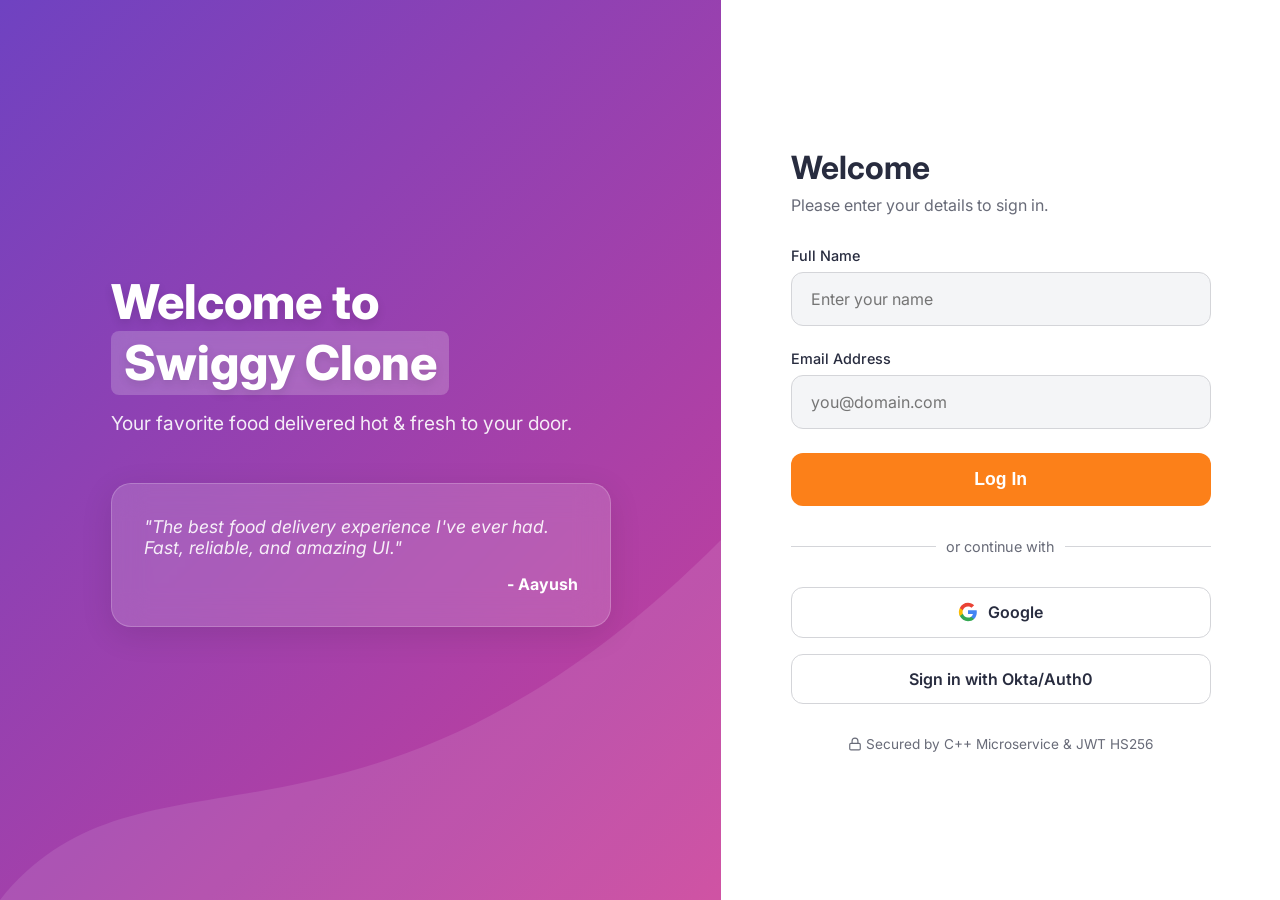
==== commit 04896095: "feat: implement C++ Microservice Gateway with JWT HS256 & Kafka Telemetry" ====
--- a/index.html
+++ b/index.html
@@ -3,16 +3,75 @@
   <head>
     <meta charset="UTF-8" />
     <meta name="viewport" content="width=device-width, initial-scale=1.0" />
-    <title>Welcome - Login & Sign Up</title>
+
+    <title>Swiggy Clone - Backend System Design</title>
+    <meta name="description" content="Aayush's Scalable Food Delivery System built with C++ Microservices." />
+    <meta property="og:type" content="website" />
+    <meta property="og:url" content="http://65.2.37.48/" />
+    <meta property="og:title" content="Swiggy Clone Architecture - By Aayush" />
+    <meta property="og:description" content="Try out my scalable food delivery system! Fast, secure, and built on AWS." />
+    <meta property="og:image" content="https://cdn.iconscout.com/icon/free/png-256/free-swiggy-1613371-1369418.png" />
+
     <link rel="preconnect" href="https://fonts.googleapis.com" />
     <link rel="preconnect" href="https://fonts.gstatic.com" crossorigin />
-    <link
-      href="https://fonts.googleapis.com/css2?family=Inter:wght@400;500;600;700;800&display=swap"
-      rel="stylesheet"
-    />
+    <link href="https://fonts.googleapis.com/css2?family=Inter:wght@400;500;600;700;800&display=swap" rel="stylesheet" />
     <link rel="stylesheet" href="assets/css/login.css" />
+
+    <script src="https://accounts.google.com/gsi/client" async defer></script>
   </head>
   <body>
+    <style>
+      #mobile-blocker { display: none; }
+
+      @media (max-width: 768px) {
+          body { overflow: hidden !important; background-color: #0f172a !important; }
+          body > *:not(#mobile-blocker):not(style) { display: none !important; }
+
+          #mobile-blocker {
+              display: flex !important;
+              position: fixed !important;
+              top: 0 !important; left: 0 !important;
+              width: 100vw !important; height: 100vh !important;
+              background-color: #0f172a !important;
+              color: #e2e8f0 !important;
+              flex-direction: column !important;
+              justify-content: center !important;
+              align-items: center !important;
+              z-index: 999999999 !important;
+              padding: 30px !important; box-sizing: border-box !important;
+              font-family: 'Inter', system-ui, sans-serif !important;
+          }
+          #mobile-blocker .lock-icon { font-size: 45px !important; margin-bottom: 15px !important; }
+          #mobile-blocker h2 { color: #fc8019 !important; font-size: 22px !important; text-align: center !important; margin-bottom: 10px !important; font-weight: 800 !important; text-transform: uppercase !important; line-height: 1.2 !important; }
+          #mobile-blocker h2 span { color: #ef4444 !important; font-size: 15px !important; display: block !important; margin-top: 5px !important; }
+          #mobile-blocker .subtitle { font-size: 14px !important; text-align: center !important; color: #94a3b8 !important; margin-bottom: 25px !important; }
+          #mobile-blocker .tech-stack { background: rgba(255, 255, 255, 0.05) !important; border: 1px solid rgba(255, 255, 255, 0.1) !important; border-radius: 8px !important; padding: 20px !important; width: 100% !important; max-width: 350px !important; margin-bottom: 25px !important; }
+          #mobile-blocker .tech-stack p { color: #10b981 !important; font-size: 14px !important; margin-bottom: 12px !important; font-weight: bold !important; text-transform: uppercase !important; }
+          #mobile-blocker .tech-stack ul { list-style: none !important; padding: 0 !important; margin: 0 !important; }
+          #mobile-blocker .tech-stack ul li { font-size: 13px !important; margin-bottom: 10px !important; color: #cbd5e1 !important; font-family: 'Courier New', Courier, monospace !important; text-align: left !important; }
+          #mobile-blocker .action-req { font-size: 13px !important; text-align: center !important; color: #fcd34d !important; line-height: 1.5 !important; background: rgba(252, 211, 77, 0.1) !important; padding: 15px !important; border-radius: 6px !important; border: 1px dashed #fcd34d !important; }
+      }
+    </style>
+
+    <div id="mobile-blocker">
+      <div class="lock-icon">🔒</div>
+      <h2>SYSTEM DASHBOARD<br /><span>RESTRICTED ACCESS</span></h2>
+      <p class="subtitle">This environment is optimized for Desktop monitors to view real-time backend telemetry.</p>
+
+      <div class="tech-stack">
+        <p><b>⚙️ Architecture Overview:</b></p>
+        <ul>
+          <li>> High-Throughput <b>C++ Microservices</b></li>
+          <li>> Event-Driven Processing via <b>Kafka</b></li>
+          <li>> Low-Latency Caching with <b>Redis Cloud</b></li>
+          <li>> Scalable Infrastructure on <b>AWS (EC2 & RDS)</b></li>
+          <li>> Secure Auth via <b>Google OAuth 2.0</b></li>
+        </ul>
+      </div>
+
+      <p class="action-req">⚠️ <b>Action Required:</b> Please open this URL on a Laptop or Desktop to access the System UI.</p>
+    </div>
+
     <div class="split-layout">
       <div class="left-pane">
         <div class="animated-bg"></div>
@@ -20,10 +79,7 @@
           <h1>Welcome to <span class="brand">Swiggy Clone</span></h1>
           <p>Your favorite food delivered hot & fresh to your door.</p>
           <div class="glass-card">
-            <p>
-              "The best food delivery experience I've ever had. Fast, reliable,
-              and amazing UI."
-            </p>
+            <p>"The best food delivery experience I've ever had. Fast, reliable, and amazing UI."</p>
             <div class="author">- Aayush</div>
           </div>
         </div>
@@ -31,40 +87,23 @@
 
       <div class="right-pane">
         <div class="auth-container">
-          <div class="toggle-btns">
+          <!-- <div class="toggle-btns">
             <button class="toggle-btn active" id="btn-login">Login</button>
             <button class="toggle-btn" id="btn-signup">Sign Up</button>
-          </div>
+          </div> -->
 
           <form id="auth-form" class="auth-form" onsubmit="handleAuth(event)">
-            <h2 id="form-title">Welcome Back</h2>
-            <p class="subtitle" id="form-subtitle">
-              Please enter your details to sign in.
-            </p>
+            <h2 id="form-title">Welcome</h2>
+            <p class="subtitle">Please enter your details to sign in.</p>
 
-            <div class="form-group slide-input hidden" id="group-name">
-              <label for="fullName">Full Name</label>
-              <input type="text" id="fullName" placeholder="Your Name" />
+            <div class="form-group slide-input">
+              <label for="user-full-name">Full Name</label>
+              <input type="text" id="user-full-name" placeholder="Enter your name" required autocomplete="off" />
             </div>
 
             <div class="form-group slide-input">
-              <label for="email">Email</label>
-              <input
-                type="email"
-                id="email"
-                required
-                placeholder="you@domain.com"
-              />
-            </div>
-
-            <div class="form-group slide-input">
-              <label for="password">Password</label>
-              <input
-                type="password"
-                id="password"
-                required
-                placeholder="••••••••"
-              />
+              <label for="user-email-address">Email Address</label>
+              <input type="email" id="user-email-address" placeholder="you@domain.com" required autocomplete="off" />
             </div>
 
             <button type="submit" class="primary-btn" id="submit-btn">
@@ -78,59 +117,23 @@
           </div>
 
           <div class="social-login">
-            <button
-              onclick="loginSSO()"
-              class="social-btn google-btn"
-              type="button"
-            >
-              <svg
-                viewBox="0 0 24 24"
-                width="20"
-                height="20"
-                xmlns="http://www.w3.org/2000/svg"
-              >
-                <path
-                  d="M22.56 12.25c0-.78-.07-1.53-.2-2.25H12v4.26h5.92c-.26 1.37-1.04 2.53-2.21 3.31v2.77h3.57c2.08-1.92 3.28-4.74 3.28-8.09z"
-                  fill="#4285F4"
-                />
-                <path
-                  d="M12 23c2.97 0 5.46-.98 7.28-2.66l-3.57-2.77c-.98.66-2.23 1.06-3.71 1.06-2.86 0-5.29-1.93-6.16-4.53H2.18v2.84C3.99 20.53 7.7 23 12 23z"
-                  fill="#34A853"
-                />
-                <path
-                  d="M5.84 14.09c-.22-.66-.35-1.36-.35-2.09s.13-1.43.35-2.09V7.07H2.18C1.43 8.55 1 10.22 1 12s.43 3.45 1.18 4.93l2.85-2.22.81-.62z"
-                  fill="#FBBC05"
-                />
-                <path
-                  d="M12 5.38c1.62 0 3.06.56 4.21 1.64l3.15-3.15C17.45 2.09 14.97 1 12 1 7.7 1 3.99 3.47 2.18 7.07l3.66 2.84c.87-2.6 3.3-4.53 6.16-4.53z"
-                  fill="#EA4335"
-                />
+            <button class="social-btn google-btn" type="button" onclick="handleGoogleLogin()">
+              <svg viewBox="0 0 24 24" width="20" height="20" xmlns="http://www.w3.org/2000/svg">
+                <path d="M22.56 12.25c0-.78-.07-1.53-.2-2.25H12v4.26h5.92c-.26 1.37-1.04 2.53-2.21 3.31v2.77h3.57c2.08-1.92 3.28-4.74 3.28-8.09z" fill="#4285F4"/>
+                <path d="M12 23c2.97 0 5.46-.98 7.28-2.66l-3.57-2.77c-.98.66-2.23 1.06-3.71 1.06-2.86 0-5.29-1.93-6.16-4.53H2.18v2.84C3.99 20.53 7.7 23 12 23z" fill="#34A853"/>
+                <path d="M5.84 14.09c-.22-.66-.35-1.36-.35-2.09s.13-1.43.35-2.09V7.07H2.18C1.43 8.55 1 10.22 1 12s.43 3.45 1.18 4.93l2.85-2.22.81-.62z" fill="#FBBC05"/>
+                <path d="M12 5.38c1.62 0 3.06.56 4.21 1.64l3.15-3.15C17.45 2.09 14.97 1 12 1 7.7 1 3.99 3.47 2.18 7.07l3.66 2.84c.87-2.6 3.3-4.53 6.16-4.53z" fill="#EA4335"/>
               </svg>
               Google
             </button>
 
-            <button
-              onclick="loginSSO()"
-              class="social-btn sso-btn"
-              type="button"
-              style="display: flex; gap: 8px; justify-content: center; align-items: center;"
-            >
+            <button class="social-btn sso-btn" type="button" onclick="handleAuth0Login()">
               Sign in with Okta/Auth0
             </button>
           </div>
 
           <div class="secure-footer">
-            <svg
-              viewBox="0 0 24 24"
-              width="14"
-              height="14"
-              fill="none"
-              stroke="currentColor"
-              stroke-width="2"
-              stroke-linecap="round"
-              stroke-linejoin="round"
-              style="margin-right: 4px;"
-            >
+            <svg viewBox="0 0 24 24" width="14" height="14" fill="none" stroke="currentColor" stroke-width="2" stroke-linecap="round" stroke-linejoin="round" style="margin-right: 4px;">
               <rect x="3" y="11" width="18" height="11" rx="2" ry="2"></rect>
               <path d="M7 11V7a5 5 0 0 1 10 0v4"></path>
             </svg>
@@ -146,4 +149,4 @@
     <script src="assets/js/auth.js"></script>
     <script src="assets/js/login.js"></script>
   </body>
-</html>
+</html>
--- a/assets/css/login.css
+++ b/assets/css/login.css
@@ -17,7 +17,7 @@
 }
 
 body {
-  font-family: 'Inter', sans-serif;
+  font-family: "Inter", sans-serif;
   background-color: var(--bg-color);
   color: var(--text-dark);
   overflow: hidden; /* Prevent scroll on login */
@@ -46,9 +46,15 @@
 }
 
 @keyframes gradientBG {
-  0% { background-position: 0% 50%; }
-  50% { background-position: 100% 50%; }
-  100% { background-position: 0% 50%; }
+  0% {
+    background-position: 0% 50%;
+  }
+  50% {
+    background-position: 100% 50%;
+  }
+  100% {
+    background-position: 0% 50%;
+  }
 }
 
 .left-pane .animated-bg {
@@ -57,7 +63,8 @@
   left: 0;
   width: 100%;
   height: 100%;
-  background: url('data:image/svg+xml;utf8,<svg xmlns="http://www.w3.org/2000/svg" viewBox="0 0 100 100" preserveAspectRatio="none"><path fill="rgba(255,255,255,0.1)" d="M0,100 C20,80 50,100 100,60 L100,100 Z"/></svg>') bottom/cover no-repeat;
+  background: url('data:image/svg+xml;utf8,<svg xmlns="http://www.w3.org/2000/svg" viewBox="0 0 100 100" preserveAspectRatio="none"><path fill="rgba(255,255,255,0.1)" d="M0,100 C20,80 50,100 100,60 L100,100 Z"/></svg>')
+    bottom/cover no-repeat;
   pointer-events: none;
 }
 
@@ -72,7 +79,7 @@
   font-weight: 800;
   margin-bottom: 1rem;
   line-height: 1.2;
-  text-shadow: 0 4px 10px rgba(0,0,0,0.1);
+  text-shadow: 0 4px 10px rgba(0, 0, 0, 0.1);
 }
 
 .brand {
@@ -139,8 +146,14 @@
 }
 
 @keyframes slideUp {
-  from { opacity: 0; transform: translateY(30px); }
-  to { opacity: 1; transform: translateY(0); }
+  from {
+    opacity: 0;
+    transform: translateY(30px);
+  }
+  to {
+    opacity: 1;
+    transform: translateY(0);
+  }
 }
 
 /* Toggle Buttons */
@@ -170,7 +183,7 @@
 .toggle-btn.active {
   color: var(--text-dark);
   background: #fff;
-  box-shadow: 0 2px 10px rgba(0,0,0,0.05);
+  box-shadow: 0 2px 10px rgba(0, 0, 0, 0.05);
 }
 
 /* Form Styles */
@@ -261,7 +274,7 @@
 
 .divider::before,
 .divider::after {
-  content: '';
+  content: "";
   flex: 1;
   border-bottom: 1px solid var(--border-color);
 }
@@ -328,16 +341,26 @@
   color: #fff;
   font-weight: 500;
   font-size: 14px;
-  box-shadow: 0 4px 12px rgba(0,0,0,0.15);
+  box-shadow: 0 4px 12px rgba(0, 0, 0, 0.15);
   animation: slideUpToast 0.3s ease forwards;
 }
 
-.toast.success { background: var(--success); }
-.toast.error { background: var(--error); }
+.toast.success {
+  background: var(--success);
+}
+.toast.error {
+  background: var(--error);
+}
 
 @keyframes slideUpToast {
-  from { opacity: 0; transform: translateY(20px); }
-  to { opacity: 1; transform: translateY(0); }
+  from {
+    opacity: 0;
+    transform: translateY(20px);
+  }
+  to {
+    opacity: 1;
+    transform: translateY(0);
+  }
 }
 
 .toast.fadeOut {
@@ -345,15 +368,21 @@
 }
 
 @keyframes fadeOutToast {
-  from { opacity: 1; transform: translateY(0); }
-  to { opacity: 0; transform: translateY(20px); }
+  from {
+    opacity: 1;
+    transform: translateY(0);
+  }
+  to {
+    opacity: 0;
+    transform: translateY(20px);
+  }
 }
 
 /* Spinner */
 .spinner {
   width: 20px;
   height: 20px;
-  border: 3px solid rgba(255,255,255,0.3);
+  border: 3px solid rgba(255, 255, 255, 0.3);
   border-radius: 50%;
   border-top-color: #fff;
   animation: spin 1s ease-in-out infinite;
@@ -361,7 +390,9 @@
 }
 
 @keyframes spin {
-  to { transform: rotate(360deg); }
+  to {
+    transform: rotate(360deg);
+  }
 }
 
 .spinner.hidden {
@@ -371,8 +402,11 @@
 /* Google Account Selection Modal */
 .modal-backdrop {
   position: fixed;
-  top: 0; left: 0; right: 0; bottom: 0;
-  background: rgba(0,0,0,0.5);
+  top: 0;
+  left: 0;
+  right: 0;
+  bottom: 0;
+  background: rgba(0, 0, 0, 0.5);
   opacity: 0;
   pointer-events: none;
   transition: opacity 0.3s ease;
@@ -384,7 +418,8 @@
 }
 .google-modal {
   position: fixed;
-  top: 50%; left: 50%;
+  top: 50%;
+  left: 50%;
   transform: translate(-50%, -40%);
   background: #fff;
   border-radius: 12px;
@@ -394,7 +429,7 @@
   opacity: 0;
   pointer-events: none;
   transition: all 0.3s ease;
-  box-shadow: 0 10px 30px rgba(0,0,0,0.2);
+  box-shadow: 0 10px 30px rgba(0, 0, 0, 0.2);
   padding: 24px 0;
 }
 .google-modal.active {
@@ -436,7 +471,8 @@
   padding-top: 16px;
 }
 .account-avatar {
-  width: 36px; height: 36px;
+  width: 36px;
+  height: 36px;
   border-radius: 50%;
   background: #1a73e8;
   color: #fff;
@@ -447,9 +483,12 @@
   font-size: 1.2rem;
   margin-right: 16px;
 }
-.account-avatar.jane { background: #e91e63; }
+.account-avatar.jane {
+  background: #e91e63;
+}
 .account-icon {
-  width: 36px; height: 36px;
+  width: 36px;
+  height: 36px;
   display: flex;
   align-items: center;
   justify-content: center;
@@ -479,10 +518,16 @@
     flex: 0.4;
     padding: 2rem;
   }
-  .left-pane h1 { font-size: 2rem; }
-  .left-pane p { margin-bottom: 2rem; }
-  .glass-card { display: none; } /* Hide on small screens for space */
-  
+  .left-pane h1 {
+    font-size: 2rem;
+  }
+  .left-pane p {
+    margin-bottom: 2rem;
+  }
+  .glass-card {
+    display: none;
+  } /* Hide on small screens for space */
+
   .right-pane {
     flex: 1;
     border-radius: 30px 30px 0 0;
@@ -490,3 +535,133 @@
     z-index: 10;
   }
 }
+
+/* --- Mobile Responsive Fix --- */
+@media (max-width: 768px) {
+  .split-layout {
+    flex-direction: column; /* Desktop par side-by-side tha, mobile par upar-niche */
+    height: auto;
+  }
+
+  .left-pane {
+    display: none; /* Mobile par badi image/branding ki zaroorat nahi, space bachao */
+  }
+
+  .right-pane {
+    padding: 2rem 1rem;
+    width: 100%;
+  }
+
+  .login-container {
+    max-width: 100%;
+    box-shadow: none; /* Clean look on mobile */
+  }
+
+  h1 {
+    font-size: 1.8rem;
+  }
+}
+
+/* --- MOBILE BLOCKER CSS (BULLETPROOF FLEX) --- */
+#mobile-blocker {
+  display: none;
+}
+
+@media (max-width: 768px) {
+  /* 1. Body ko scroll karne se roko */
+  body {
+    overflow: hidden !important;
+  }
+
+  /* 2. Swiggy wale design ko zinda gaad do (Hide completely) */
+  .split-layout,
+  .page-container,
+  .global-header {
+    display: none !important;
+  }
+
+  /* 3. Blocker ko poori screen par force karo */
+  #mobile-blocker {
+    display: flex !important;
+    position: fixed !important;
+    top: 0 !important;
+    left: 0 !important;
+    width: 100vw !important;
+    height: 100vh !important;
+    background-color: #0f172a !important;
+    color: #e2e8f0 !important;
+    flex-direction: column !important;
+    justify-content: center !important;
+    align-items: center !important;
+    z-index: 999999999 !important; /* Sabse upar */
+    padding: 30px !important;
+    box-sizing: border-box !important;
+    font-family: "Inter", system-ui, sans-serif !important;
+  }
+
+  #mobile-blocker .lock-icon {
+    font-size: 40px !important;
+    margin-bottom: 10px !important;
+  }
+  #mobile-blocker h2 {
+    color: #fc8019 !important;
+    font-size: 22px !important;
+    text-align: center !important;
+    margin-bottom: 15px !important;
+    font-weight: 800 !important;
+    text-transform: uppercase !important;
+  }
+  #mobile-blocker h2 span {
+    color: #ef4444 !important;
+    font-size: 15px !important;
+    display: block !important;
+    margin-top: 5px !important;
+  }
+  #mobile-blocker .subtitle {
+    font-size: 14px !important;
+    text-align: center !important;
+    color: #94a3b8 !important;
+    margin-bottom: 25px !important;
+  }
+
+  #mobile-blocker .tech-stack {
+    background: rgba(255, 255, 255, 0.05) !important;
+    border: 1px solid rgba(255, 255, 255, 0.1) !important;
+    border-radius: 8px !important;
+    padding: 20px !important;
+    width: 100% !important;
+    max-width: 350px !important;
+    margin-bottom: 25px !important;
+  }
+
+  #mobile-blocker .tech-stack p {
+    color: #10b981 !important;
+    font-size: 14px !important;
+    margin-bottom: 12px !important;
+    font-weight: bold !important;
+    text-transform: uppercase !important;
+  }
+  #mobile-blocker .tech-stack ul {
+    list-style: none !important;
+    padding: 0 !important;
+    margin: 0 !important;
+  }
+  #mobile-blocker .tech-stack ul li {
+    font-size: 13px !important;
+    margin-bottom: 10px !important;
+    color: #cbd5e1 !important;
+    font-family: "Courier New", Courier, monospace !important;
+    text-align: left !important;
+  }
+
+  #mobile-blocker .action-req {
+    font-size: 13px !important;
+    text-align: center !important;
+    color: #fcd34d !important;
+    line-height: 1.5 !important;
+    background: rgba(252, 211, 77, 0.1) !important;
+    padding: 15px !important;
+    border-radius: 6px !important;
+    border: 1px dashed #fcd34d !important;
+  }
+}
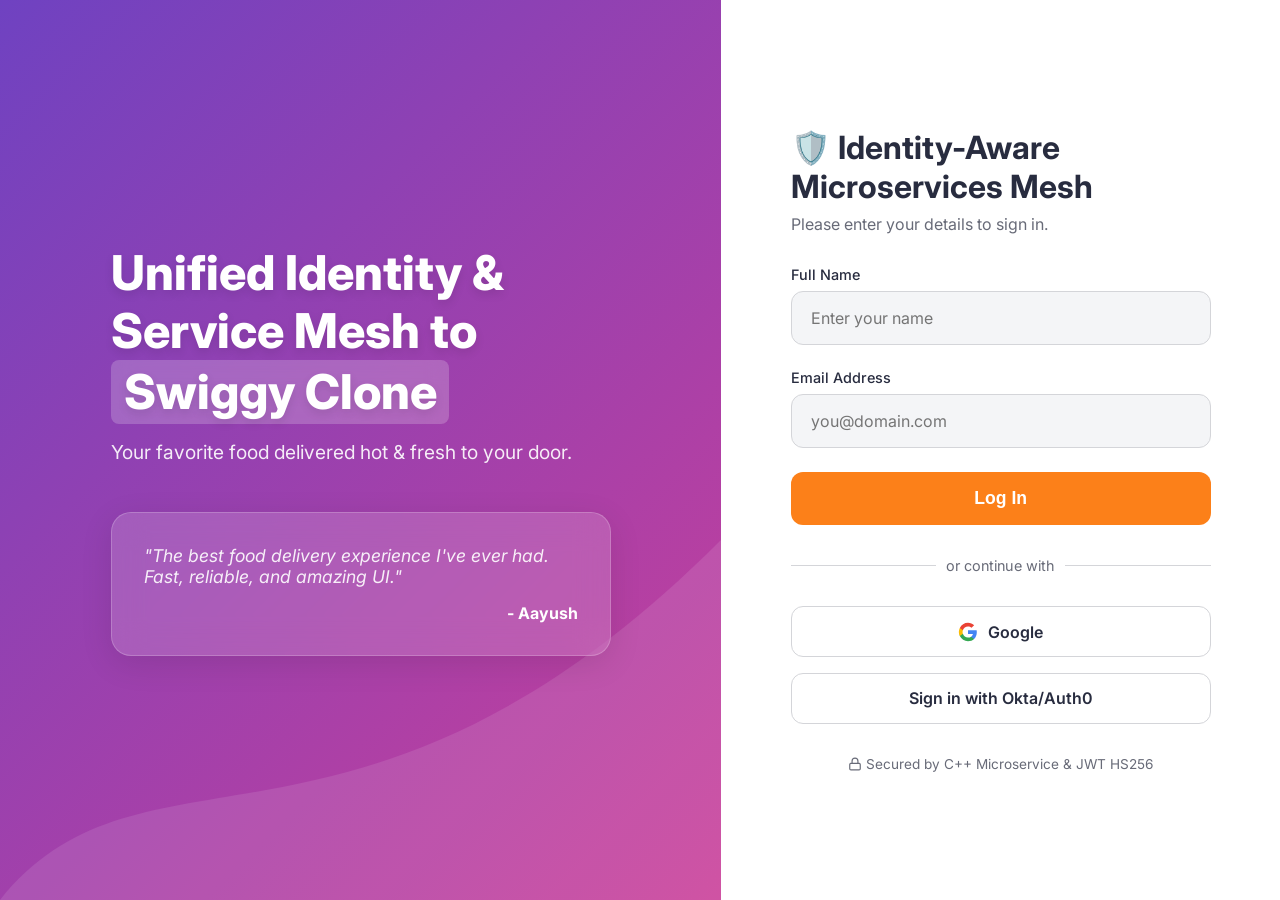
==== commit 4c3e0b3f: "feat: Containerized" ====
--- a/index.html
+++ b/index.html
@@ -1,20 +1,36 @@
 <!doctype html>
 <html lang="en">
   <head>
+    <link
+      rel="icon"
+      href="data:image/svg+xml,<svg xmlns=%22http://www.w3.org/2000/svg%22 viewBox=%220 0 100 100%22><text y=%22.9em%22 font-size=%2290%22>🔒</text></svg>"
+    />
     <meta charset="UTF-8" />
     <meta name="viewport" content="width=device-width, initial-scale=1.0" />
 
-    <title>Swiggy Clone - Backend System Design</title>
-    <meta name="description" content="Aayush's Scalable Food Delivery System built with C++ Microservices." />
+    <title>Identity-Aware Backend</title>
+    <meta
+      name="description"
+      content="Aayush's Scalable Food Delivery System built with C++ Microservices."
+    />
     <meta property="og:type" content="website" />
     <meta property="og:url" content="http://65.2.37.48/" />
     <meta property="og:title" content="Swiggy Clone Architecture - By Aayush" />
-    <meta property="og:description" content="Try out my scalable food delivery system! Fast, secure, and built on AWS." />
-    <meta property="og:image" content="https://cdn.iconscout.com/icon/free/png-256/free-swiggy-1613371-1369418.png" />
+    <meta
+      property="og:description"
+      content="Try out my scalable food delivery system! Fast, secure, and built on AWS."
+    />
+    <meta
+      property="og:image"
+      content="https://cdn.iconscout.com/icon/free/png-256/free-swiggy-1613371-1369418.png"
+    />
 
     <link rel="preconnect" href="https://fonts.googleapis.com" />
     <link rel="preconnect" href="https://fonts.gstatic.com" crossorigin />
-    <link href="https://fonts.googleapis.com/css2?family=Inter:wght@400;500;600;700;800&display=swap" rel="stylesheet" />
+    <link
+      href="https://fonts.googleapis.com/css2?family=Inter:wght@400;500;600;700;800&display=swap"
+      rel="stylesheet"
+    />
     <link rel="stylesheet" href="assets/css/login.css" />
 
     <script src="https://accounts.google.com/gsi/client" async defer></script>
@@ -56,7 +72,10 @@
     <div id="mobile-blocker">
       <div class="lock-icon">🔒</div>
       <h2>SYSTEM DASHBOARD<br /><span>RESTRICTED ACCESS</span></h2>
-      <p class="subtitle">This environment is optimized for Desktop monitors to view real-time backend telemetry.</p>
+      <p class="subtitle">
+        This environment is optimized for Desktop monitors to view real-time
+        backend telemetry.
+      </p>
 
       <div class="tech-stack">
         <p><b>⚙️ Architecture Overview:</b></p>
@@ -69,17 +88,26 @@
         </ul>
       </div>
 
-      <p class="action-req">⚠️ <b>Action Required:</b> Please open this URL on a Laptop or Desktop to access the System UI.</p>
+      <p class="action-req">
+        ⚠️ <b>Action Required:</b> Please open this URL on a Laptop or Desktop
+        to access the System UI.
+      </p>
     </div>
 
     <div class="split-layout">
       <div class="left-pane">
         <div class="animated-bg"></div>
         <div class="content">
-          <h1>Welcome to <span class="brand">Swiggy Clone</span></h1>
+          <h1>
+            Unified Identity & Service Mesh to
+            <span class="brand">Swiggy Clone</span>
+          </h1>
           <p>Your favorite food delivered hot & fresh to your door.</p>
           <div class="glass-card">
-            <p>"The best food delivery experience I've ever had. Fast, reliable, and amazing UI."</p>
+            <p>
+              "The best food delivery experience I've ever had. Fast, reliable,
+              and amazing UI."
+            </p>
             <div class="author">- Aayush</div>
           </div>
         </div>
@@ -87,23 +115,30 @@
 
       <div class="right-pane">
         <div class="auth-container">
-          <!-- <div class="toggle-btns">
-            <button class="toggle-btn active" id="btn-login">Login</button>
-            <button class="toggle-btn" id="btn-signup">Sign Up</button>
-          </div> -->
-
           <form id="auth-form" class="auth-form" onsubmit="handleAuth(event)">
-            <h2 id="form-title">Welcome</h2>
+            <h2 id="form-title">🛡️ Identity-Aware Microservices Mesh</h2>
             <p class="subtitle">Please enter your details to sign in.</p>
 
             <div class="form-group slide-input">
               <label for="user-full-name">Full Name</label>
-              <input type="text" id="user-full-name" placeholder="Enter your name" required autocomplete="off" />
+              <input
+                type="text"
+                id="user-full-name"
+                placeholder="Enter your name"
+                required
+                autocomplete="off"
+              />
             </div>
 
             <div class="form-group slide-input">
               <label for="user-email-address">Email Address</label>
-              <input type="email" id="user-email-address" placeholder="you@domain.com" required autocomplete="off" />
+              <input
+                type="email"
+                id="user-email-address"
+                placeholder="you@domain.com"
+                required
+                autocomplete="off"
+              />
             </div>
 
             <button type="submit" class="primary-btn" id="submit-btn">
@@ -117,23 +152,58 @@
           </div>
 
           <div class="social-login">
-            <button class="social-btn google-btn" type="button" onclick="handleGoogleLogin()">
-              <svg viewBox="0 0 24 24" width="20" height="20" xmlns="http://www.w3.org/2000/svg">
-                <path d="M22.56 12.25c0-.78-.07-1.53-.2-2.25H12v4.26h5.92c-.26 1.37-1.04 2.53-2.21 3.31v2.77h3.57c2.08-1.92 3.28-4.74 3.28-8.09z" fill="#4285F4"/>
-                <path d="M12 23c2.97 0 5.46-.98 7.28-2.66l-3.57-2.77c-.98.66-2.23 1.06-3.71 1.06-2.86 0-5.29-1.93-6.16-4.53H2.18v2.84C3.99 20.53 7.7 23 12 23z" fill="#34A853"/>
-                <path d="M5.84 14.09c-.22-.66-.35-1.36-.35-2.09s.13-1.43.35-2.09V7.07H2.18C1.43 8.55 1 10.22 1 12s.43 3.45 1.18 4.93l2.85-2.22.81-.62z" fill="#FBBC05"/>
-                <path d="M12 5.38c1.62 0 3.06.56 4.21 1.64l3.15-3.15C17.45 2.09 14.97 1 12 1 7.7 1 3.99 3.47 2.18 7.07l3.66 2.84c.87-2.6 3.3-4.53 6.16-4.53z" fill="#EA4335"/>
+            <button
+              class="social-btn google-btn"
+              type="button"
+              onclick="handleGoogleLogin()"
+            >
+              <svg
+                viewBox="0 0 24 24"
+                width="20"
+                height="20"
+                xmlns="http://www.w3.org/2000/svg"
+              >
+                <path
+                  d="M22.56 12.25c0-.78-.07-1.53-.2-2.25H12v4.26h5.92c-.26 1.37-1.04 2.53-2.21 3.31v2.77h3.57c2.08-1.92 3.28-4.74 3.28-8.09z"
+                  fill="#4285F4"
+                />
+                <path
+                  d="M12 23c2.97 0 5.46-.98 7.28-2.66l-3.57-2.77c-.98.66-2.23 1.06-3.71 1.06-2.86 0-5.29-1.93-6.16-4.53H2.18v2.84C3.99 20.53 7.7 23 12 23z"
+                  fill="#34A853"
+                />
+                <path
+                  d="M5.84 14.09c-.22-.66-.35-1.36-.35-2.09s.13-1.43.35-2.09V7.07H2.18C1.43 8.55 1 10.22 1 12s.43 3.45 1.18 4.93l2.85-2.22.81-.62z"
+                  fill="#FBBC05"
+                />
+                <path
+                  d="M12 5.38c1.62 0 3.06.56 4.21 1.64l3.15-3.15C17.45 2.09 14.97 1 12 1 7.7 1 3.99 3.47 2.18 7.07l3.66 2.84c.87-2.6 3.3-4.53 6.16-4.53z"
+                  fill="#EA4335"
+                />
               </svg>
               Google
             </button>
 
-            <button class="social-btn sso-btn" type="button" onclick="handleAuth0Login()">
+            <button
+              class="social-btn sso-btn"
+              type="button"
+              onclick="handleAuth0Login()"
+            >
               Sign in with Okta/Auth0
             </button>
           </div>
 
           <div class="secure-footer">
-            <svg viewBox="0 0 24 24" width="14" height="14" fill="none" stroke="currentColor" stroke-width="2" stroke-linecap="round" stroke-linejoin="round" style="margin-right: 4px;">
+            <svg
+              viewBox="0 0 24 24"
+              width="14"
+              height="14"
+              fill="none"
+              stroke="currentColor"
+              stroke-width="2"
+              stroke-linecap="round"
+              stroke-linejoin="round"
+              style="margin-right: 4px;"
+            >
               <rect x="3" y="11" width="18" height="11" rx="2" ry="2"></rect>
               <path d="M7 11V7a5 5 0 0 1 10 0v4"></path>
             </svg>
@@ -149,4 +219,4 @@
     <script src="assets/js/auth.js"></script>
     <script src="assets/js/login.js"></script>
   </body>
-</html>+</html>
